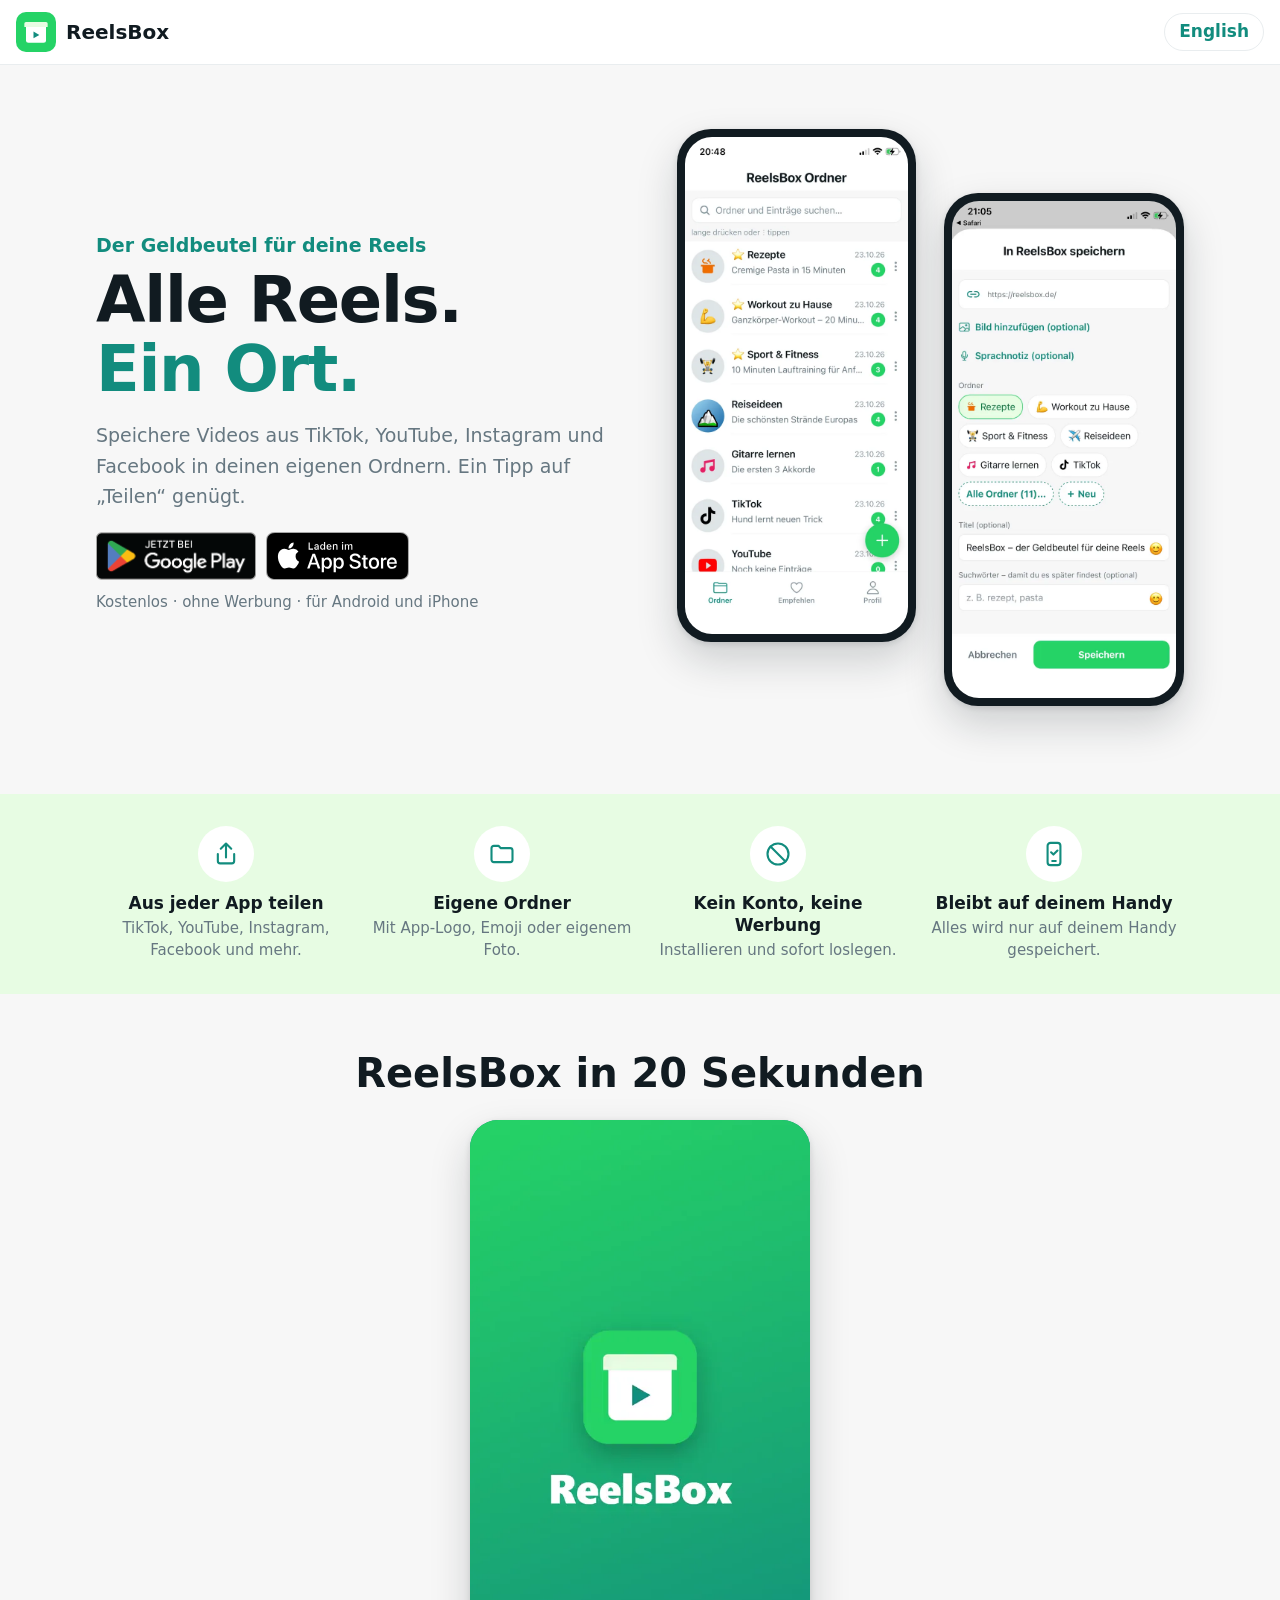
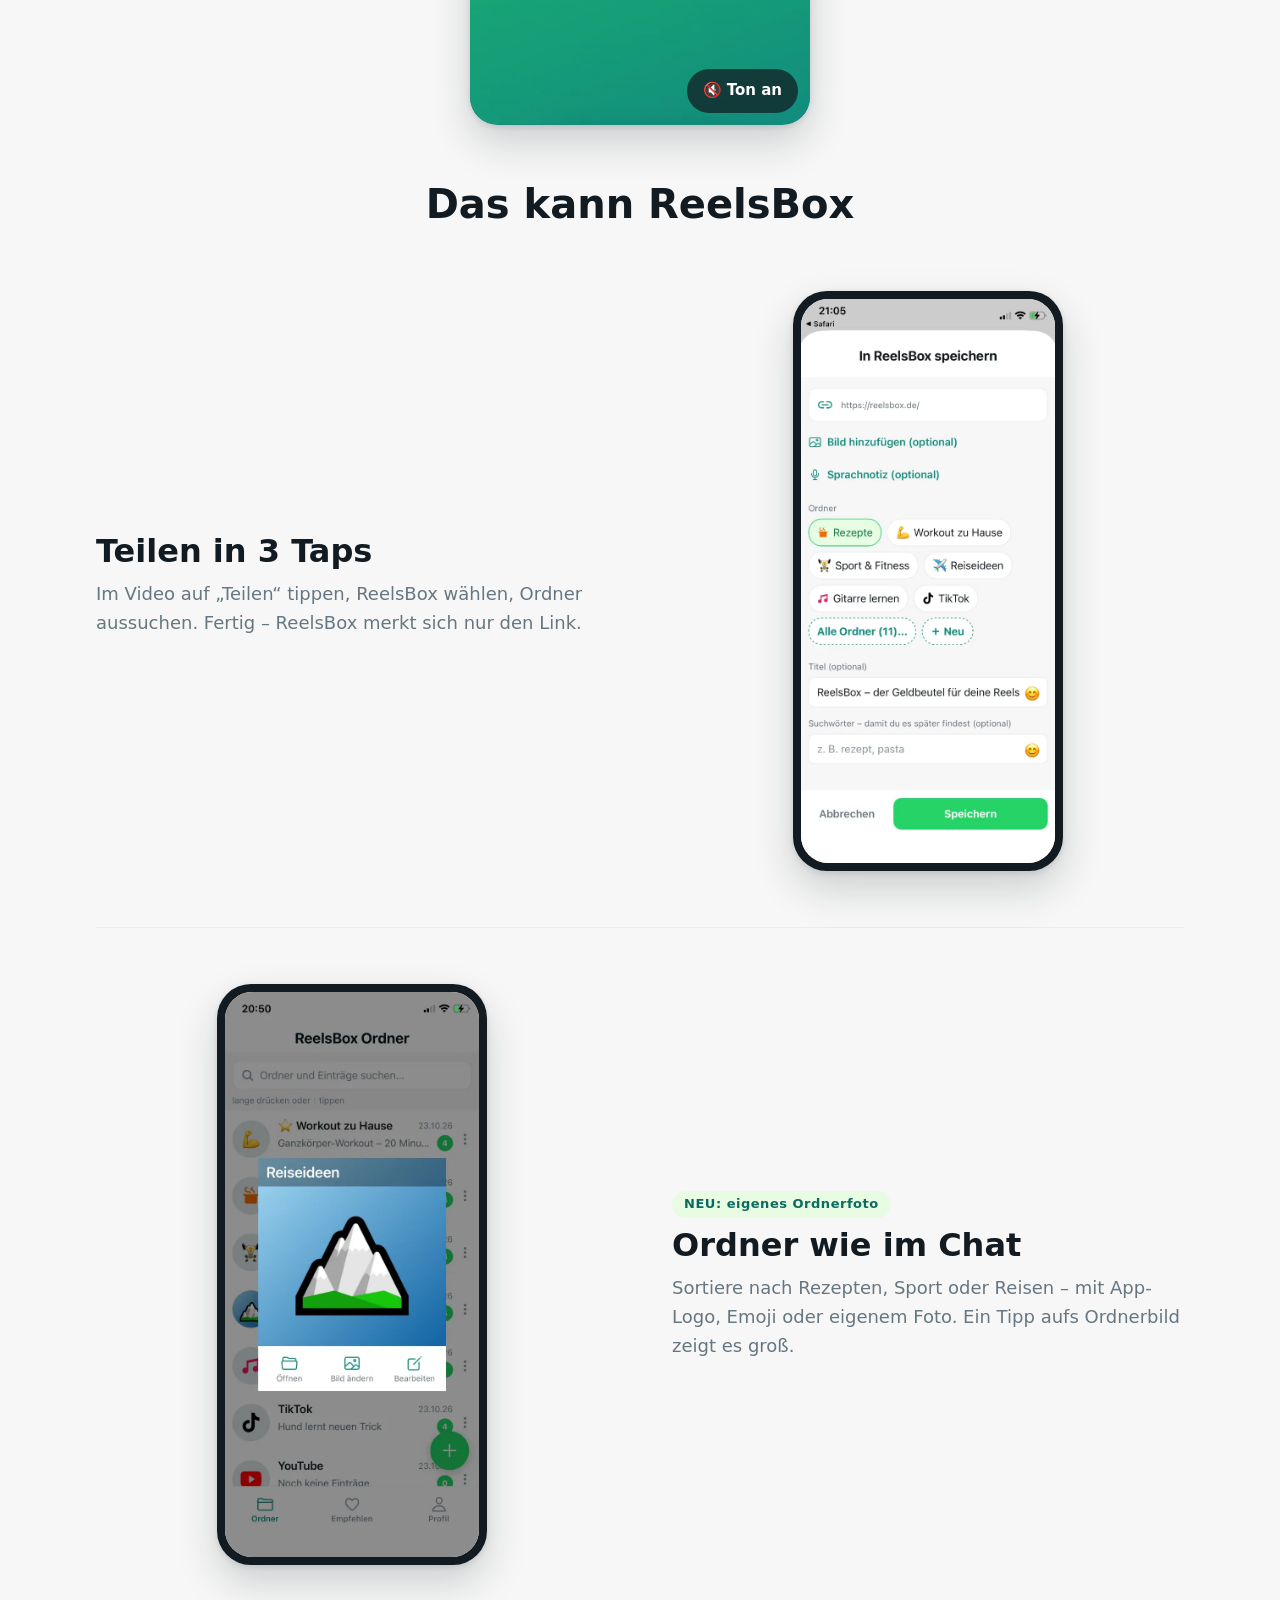
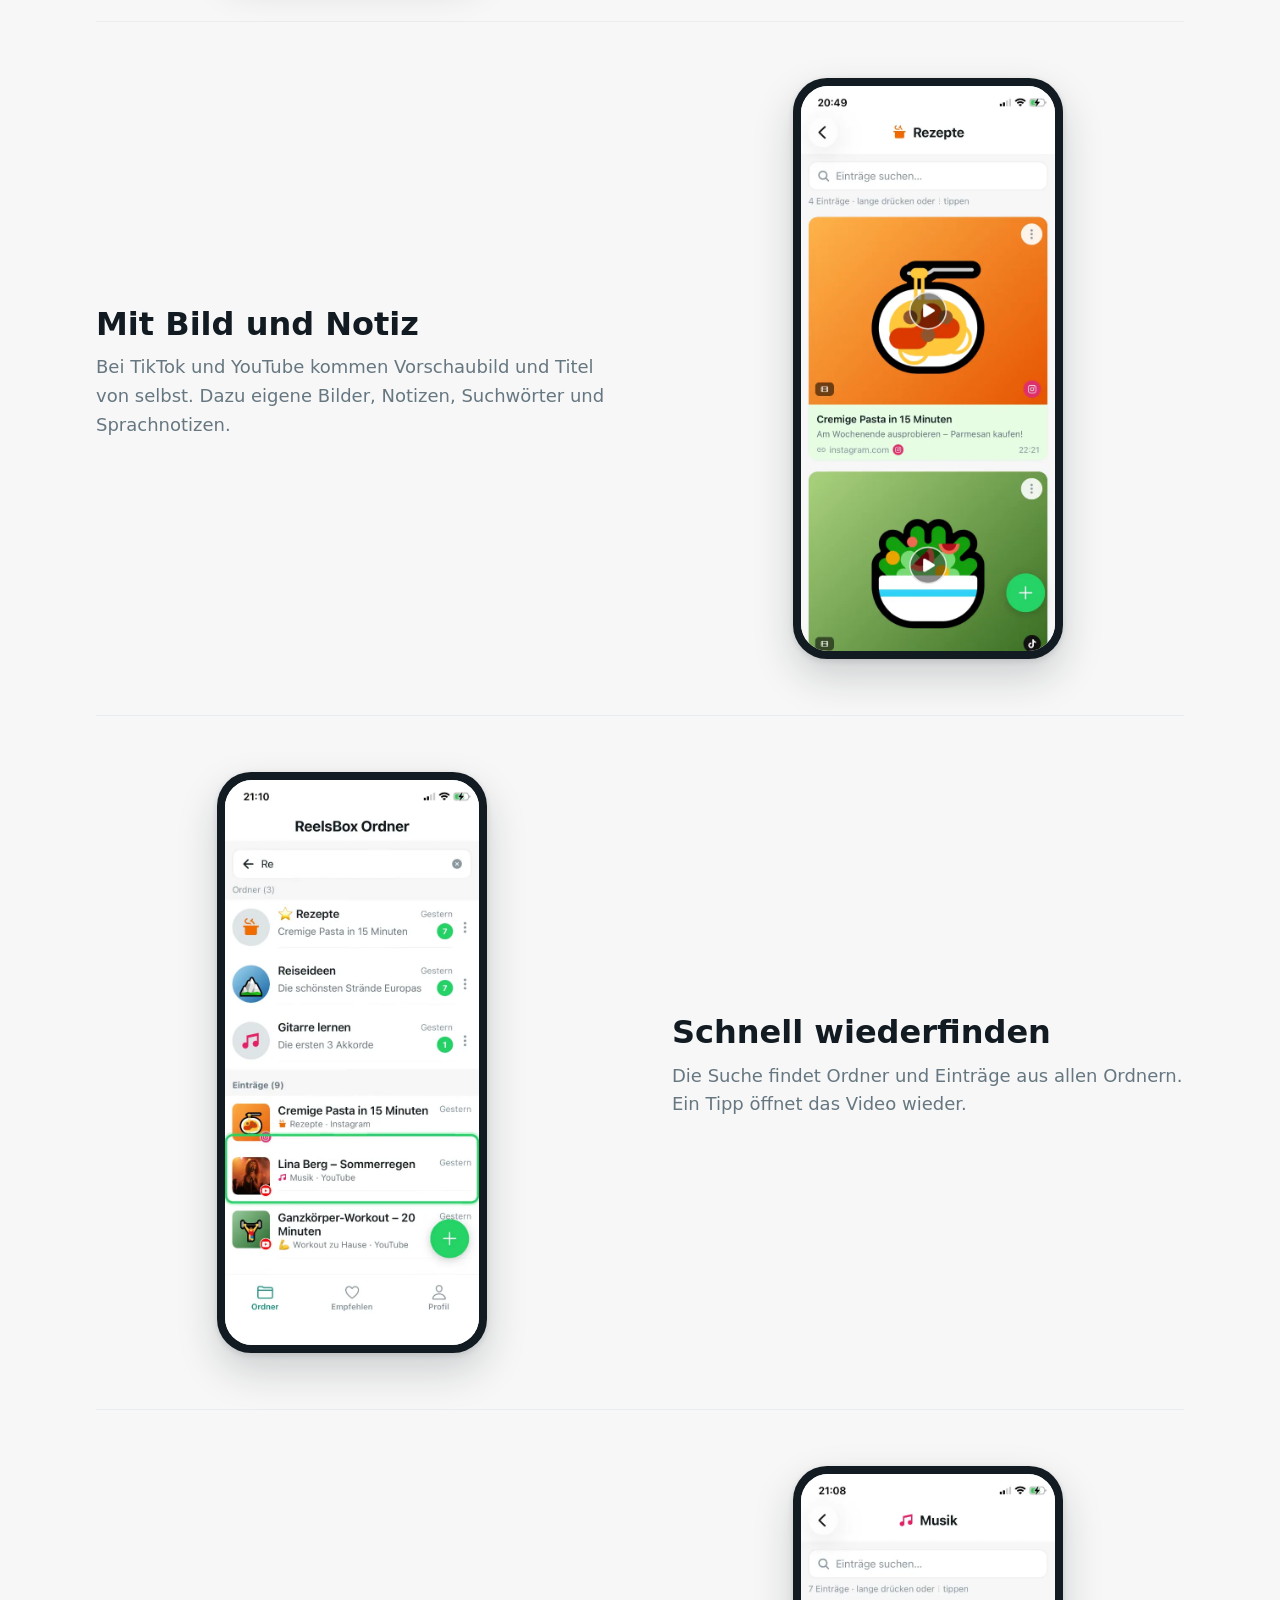
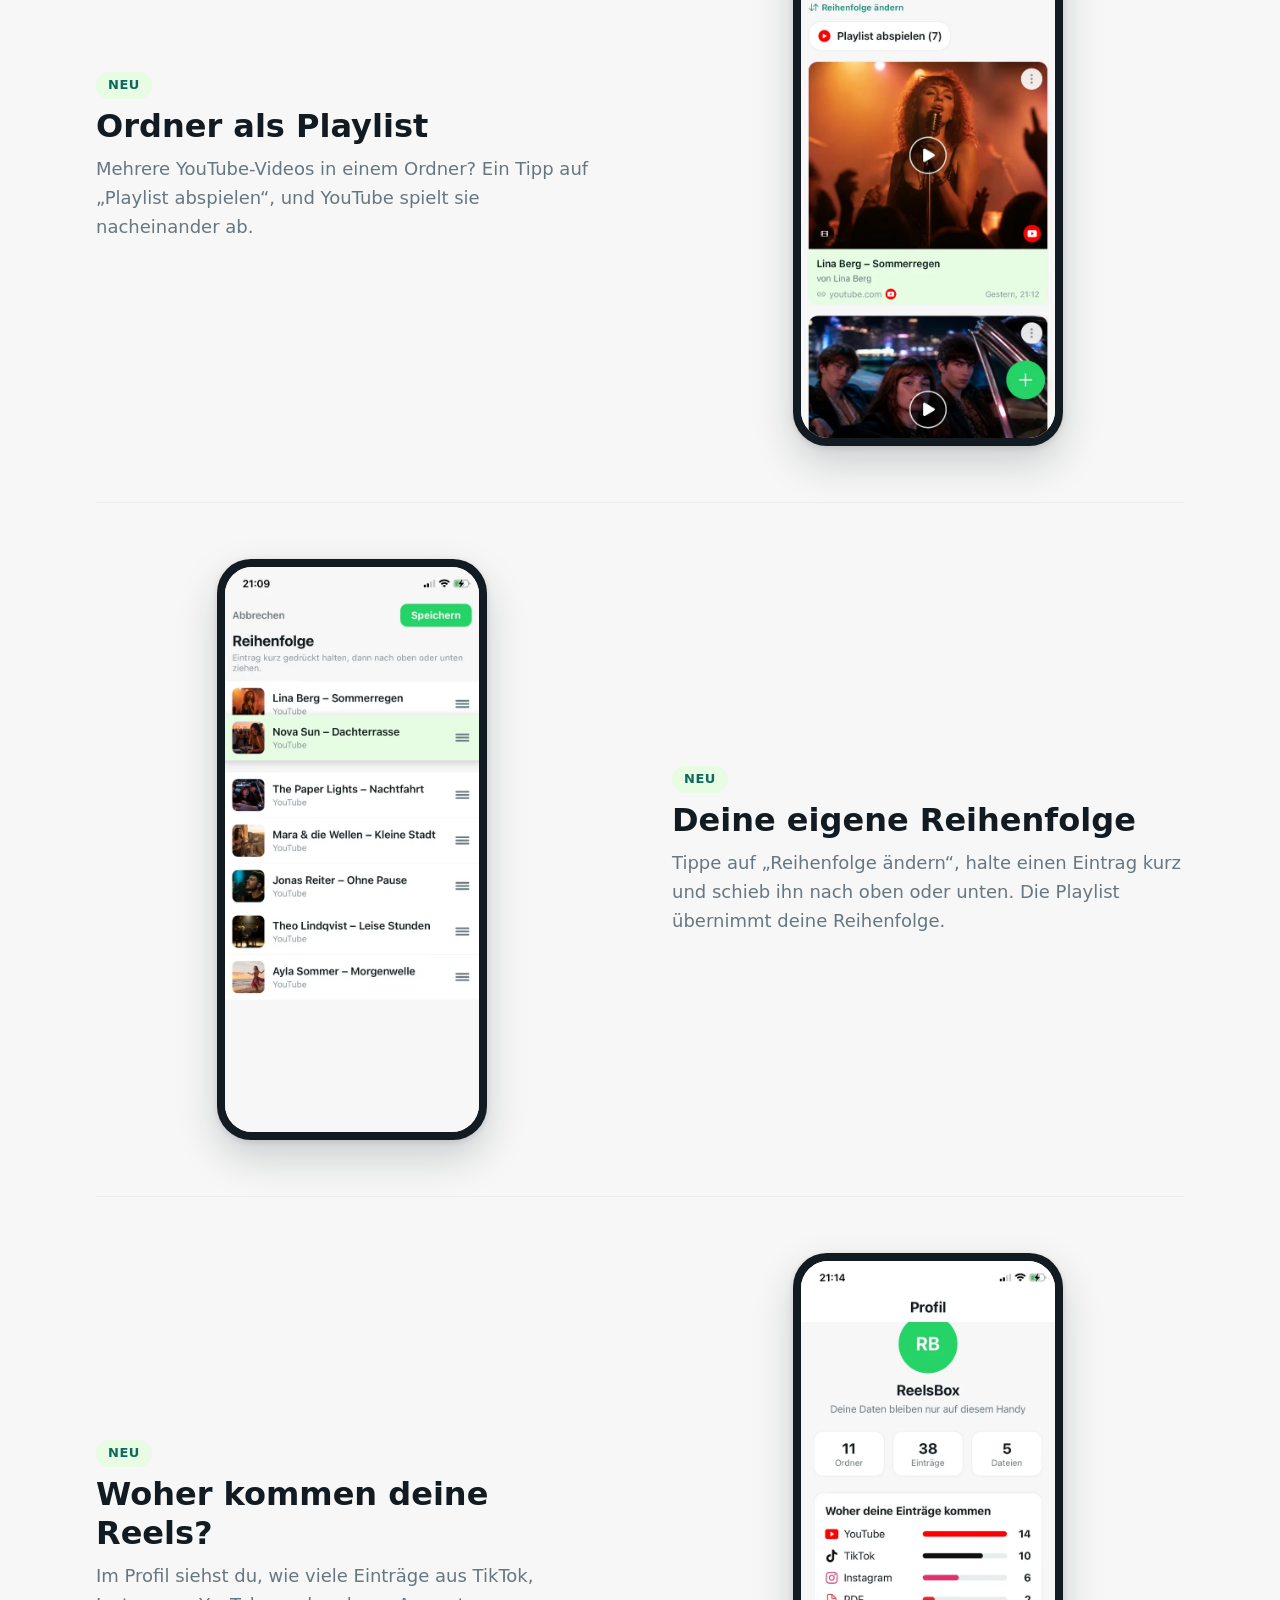
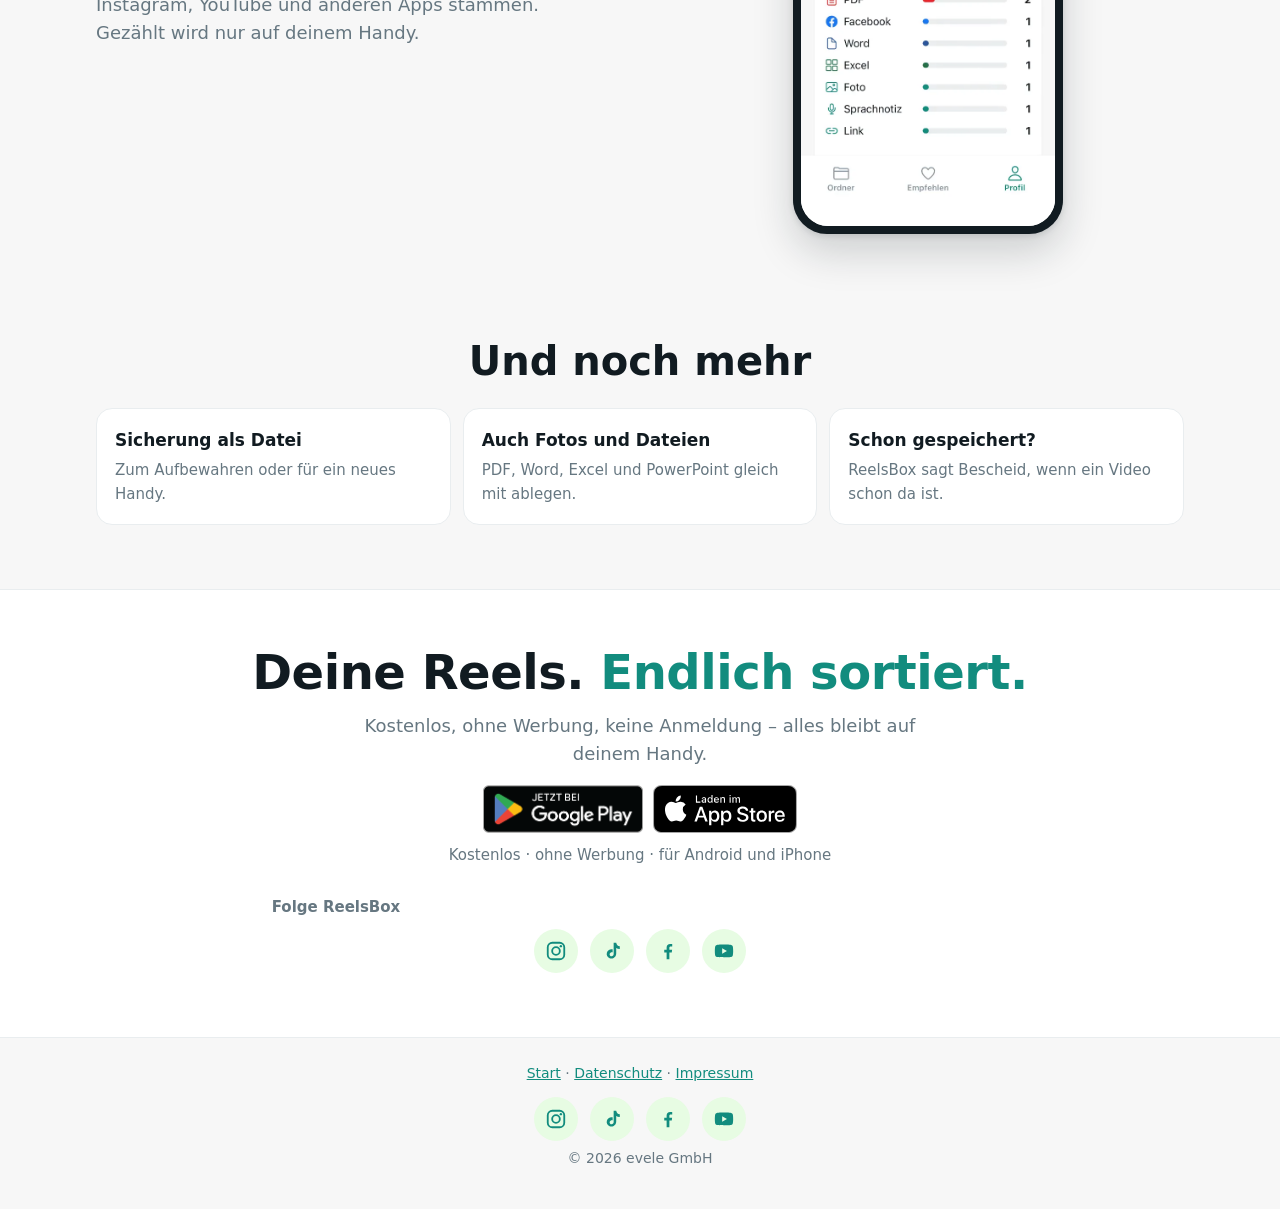
==== index.html @ 6d7b4c0d "reelsbox.de/app: iPhone-Kampagnen-Kennung (pt/ct) für App Store Connect Co-Authored-By: Claude Opus " ====
<!doctype html>
<html lang="de">
<head>
<meta charset="utf-8">
<meta name="viewport" content="width=device-width, initial-scale=1">
<title>ReelsBox – der Geldbeutel für deine Reels</title>
<meta name="description" content="Speichere Videos aus TikTok, YouTube, Instagram und Facebook an einem Ort. Alles bleibt auf deinem Handy.">
<link rel="alternate" hreflang="de" href="https://reelsbox.de/">
<link rel="alternate" hreflang="en" href="https://reelsbox.de/en/">
<link rel="icon" href="/favicon.ico" sizes="48x48">
<link rel="icon" href="/favicon.svg" type="image/svg+xml">
<link rel="icon" href="/icon-192.png" type="image/png" sizes="192x192">
<link rel="apple-touch-icon" href="/apple-touch-icon.png">
<link rel="stylesheet" href="/style.css?v=1794163984029">
</head>
<body>
<header class="top"><a class="brand" href="/"><svg viewBox="0 0 48 48" width="40" height="40" aria-hidden="true"><rect width="48" height="48" rx="12" fill="#25D366"/><path d="M12 18h24v16a3 3 0 0 1-3 3H15a3 3 0 0 1-3-3z" fill="#fff"/><path d="M10 14a2 2 0 0 1 2-2h24a2 2 0 0 1 2 2v4H10z" fill="#E7FCE3"/><path d="M21 23.5v8l7-4z" fill="#128C7E"/></svg><span>ReelsBox</span></a><a class="lang" href="/en/" hreflang="en" lang="en">English</a></header>
<main class="home">

<section class="hero"><div class="wrap hero-grid">
  <div class="hero-text">
    <p class="kicker">Der Geldbeutel für deine Reels</p>
    <h1>Alle Reels. <span class="hl">Ein Ort.</span></h1>
    <p class="lead">Speichere Videos aus TikTok, YouTube, Instagram und Facebook in deinen eigenen Ordnern. Ein Tipp auf „Teilen“ genügt.</p>
    <div class="stores"><a href="https://play.google.com/store/apps/details?id=com.reelsbox.app&amp;hl=de" target="_blank" rel="noopener"><img src="/img/badge-play-de.png" alt="Bei Google Play laden" width="646" height="194"></a><a href="https://apps.apple.com/de/app/id6824975745" target="_blank" rel="noopener"><img src="/img/badge-appstore-de.svg" alt="Im App Store laden" width="120" height="40"></a></div>
    <p class="note">Kostenlos · ohne Werbung · für Android und iPhone</p>
  </div>
  <div class="hero-phones">
    <figure class="phone back"><img src="/img/de-04-teilen.webp" alt="Speichern-Fenster von ReelsBox: Ordner für ein geteiltes Instagram-Reel auswählen" width="600" height="1334" fetchpriority="high"></figure>
    <figure class="phone front"><img src="/img/de-02-ordner.webp" alt="ReelsBox-Startseite mit Ordnern wie Rezepte, Workout zu Hause und Reiseideen" width="600" height="1334" fetchpriority="high"></figure>
  </div>
</div></section>
<section class="band"><div class="wrap band-grid">
  <div class="band-item"><span class="band-icon"><svg viewBox="0 0 24 24" width="28" height="28" fill="none" stroke="currentColor" stroke-width="1.8" stroke-linecap="round" stroke-linejoin="round" aria-hidden="true"><path d="M12 3v12M7.5 7.5 12 3l4.5 4.5"/><path d="M5 12v6a2 2 0 0 0 2 2h10a2 2 0 0 0 2-2v-6"/></svg></span><strong>Aus jeder App teilen</strong><span>TikTok, YouTube, Instagram, Facebook und mehr.</span></div>
  <div class="band-item"><span class="band-icon"><svg viewBox="0 0 24 24" width="28" height="28" fill="none" stroke="currentColor" stroke-width="1.8" stroke-linecap="round" stroke-linejoin="round" aria-hidden="true"><path d="M3 7a2 2 0 0 1 2-2h4l2 2h8a2 2 0 0 1 2 2v8a2 2 0 0 1-2 2H5a2 2 0 0 1-2-2z"/></svg></span><strong>Eigene Ordner</strong><span>Mit App-Logo, Emoji oder eigenem Foto.</span></div>
  <div class="band-item"><span class="band-icon"><svg viewBox="0 0 24 24" width="28" height="28" fill="none" stroke="currentColor" stroke-width="1.8" stroke-linecap="round" stroke-linejoin="round" aria-hidden="true"><circle cx="12" cy="12" r="9"/><path d="M5.6 5.6l12.8 12.8"/></svg></span><strong>Kein Konto, keine Werbung</strong><span>Installieren und sofort loslegen.</span></div>
  <div class="band-item"><span class="band-icon"><svg viewBox="0 0 24 24" width="28" height="28" fill="none" stroke="currentColor" stroke-width="1.8" stroke-linecap="round" stroke-linejoin="round" aria-hidden="true"><rect x="6.5" y="2.5" width="11" height="19" rx="2.5"/><path d="M10.5 18h3"/><path d="M9.5 10.5l2 2 3.5-3.5"/></svg></span><strong>Bleibt auf deinem Handy</strong><span>Alles wird nur auf deinem Handy gespeichert.</span></div>
</div></section>
<section class="intro"><div class="wrap">
  <h2 class="section-title">ReelsBox in 20 Sekunden</h2>
  <figure class="intro-video">
    <video muted loop playsinline preload="none" poster="/img/erklaer-de.webp" data-src="/video/erklaer-de.mp4" width="540" height="960" aria-label="Erklärvideo: Songs sammeln und ordnen, Reels aus Instagram, TikTok, YouTube und Facebook speichern, suchen"></video>
    <button type="button" class="sound" data-on="Ton an" data-off="Ton aus" aria-pressed="false">🔇 Ton an</button>
  </figure>
</div></section>
<section class="features"><div class="wrap">
  <h2 class="section-title">Das kann ReelsBox</h2>
  <div class="feature">
    <div class="feature-text"><h3>Teilen in 3 Taps</h3><p>Im Video auf „Teilen“ tippen, ReelsBox wählen, Ordner aussuchen. Fertig – ReelsBox merkt sich nur den Link.</p></div>
    <div class="feature-media"><figure class="phone"><video muted loop playsinline preload="none" poster="/img/de-04-teilen.webp" data-src="/video/de-teilen.mp4" width="600" height="1334" aria-label="Speichern-Fenster mit Ordner-Auswahl, Bild und Sprachnotiz"></video></figure></div>
  </div>
  <div class="feature">
    <div class="feature-text"><span class="badge">NEU: eigenes Ordnerfoto</span><h3>Ordner wie im Chat</h3><p>Sortiere nach Rezepten, Sport oder Reisen – mit App-Logo, Emoji oder eigenem Foto. Ein Tipp aufs Ordnerbild zeigt es groß.</p></div>
    <div class="feature-media"><figure class="phone"><video muted loop playsinline preload="none" poster="/img/de-07-ordnerfoto.webp" data-src="/video/de-ordner.mp4" width="600" height="1334" aria-label="Große Vorschau des Ordnerfotos „Reiseideen“ mit den Knöpfen Öffnen, Bild ändern, Bearbeiten"></video></figure></div>
  </div>
  <div class="feature">
    <div class="feature-text"><h3>Mit Bild und Notiz</h3><p>Bei TikTok und YouTube kommen Vorschaubild und Titel von selbst. Dazu eigene Bilder, Notizen, Suchwörter und Sprachnotizen.</p></div>
    <div class="feature-media"><figure class="phone"><video muted loop playsinline preload="none" poster="/img/de-03-rezepte.webp" data-src="/video/de-rezepte.mp4" width="600" height="1334" aria-label="Ordner „Rezepte“ mit großen Karten, Vorschaubild und Notiz"></video></figure></div>
  </div>
  <div class="feature">
    <div class="feature-text"><h3>Schnell wiederfinden</h3><p>Die Suche findet Ordner und Einträge aus allen Ordnern. Ein Tipp öffnet das Video wieder.</p></div>
    <div class="feature-media"><figure class="phone"><video muted loop playsinline preload="none" poster="/img/de-05-suche.webp" data-src="/video/de-suche.mp4" width="600" height="1334" aria-label="Suche nach „Re“: Ordner und Einträge mit Vorschaubild aus allen Ordnern"></video></figure></div>
  </div>
  <div class="feature">
    <div class="feature-text"><span class="badge">NEU</span><h3>Ordner als Playlist</h3><p>Mehrere YouTube-Videos in einem Ordner? Ein Tipp auf „Playlist abspielen“, und YouTube spielt sie nacheinander ab.</p></div>
    <div class="feature-media"><figure class="phone"><video muted loop playsinline preload="none" poster="/img/de-06-playlist.webp" data-src="/video/de-playlist.mp4" width="600" height="1334" aria-label="Ordner „Musik“ mit dem Knopf „Playlist abspielen (7)“"></video></figure></div>
  </div>
  <div class="feature">
    <div class="feature-text"><span class="badge">NEU</span><h3>Deine eigene Reihenfolge</h3><p>Tippe auf „Reihenfolge ändern“, halte einen Eintrag kurz und schieb ihn nach oben oder unten. Die Playlist übernimmt deine Reihenfolge.</p></div>
    <div class="feature-media"><figure class="phone"><video muted loop playsinline preload="none" poster="/img/de-09-reihenfolge.webp" data-src="/video/de-reihenfolge.mp4" width="600" height="1334" aria-label="Reihenfolge ändern: Das Lied „Nova Sun – Dachterrasse“ wird nach oben geschoben"></video></figure></div>
  </div>
  <div class="feature">
    <div class="feature-text"><span class="badge">NEU</span><h3>Woher kommen deine Reels?</h3><p>Im Profil siehst du, wie viele Einträge aus TikTok, Instagram, YouTube und anderen Apps stammen. Gezählt wird nur auf deinem Handy.</p></div>
    <div class="feature-media"><figure class="phone"><video muted loop playsinline preload="none" poster="/img/de-08-statistik.webp" data-src="/video/de-statistik.mp4" width="600" height="1334" aria-label="Profil mit der Karte „Woher deine Einträge kommen“: Balken für YouTube, TikTok, Instagram, PDF und weitere Quellen"></video></figure></div>
  </div>
</div></section>
<section class="more"><div class="wrap">
  <h2 class="section-title">Und noch mehr</h2>
  <div class="more-grid">
    <div><strong>Sicherung als Datei</strong><span>Zum Aufbewahren oder für ein neues Handy.</span></div>
    <div><strong>Auch Fotos und Dateien</strong><span>PDF, Word, Excel und PowerPoint gleich mit ablegen.</span></div>
    <div><strong>Schon gespeichert?</strong><span>ReelsBox sagt Bescheid, wenn ein Video schon da ist.</span></div>
  </div>
</div></section>
<section class="cta"><div class="wrap">
  <h2>Deine Reels. <span class="hl">Endlich sortiert.</span></h2>
  <p>Kostenlos, ohne Werbung, keine Anmeldung – alles bleibt auf deinem Handy.</p>
  <div class="stores"><a href="https://play.google.com/store/apps/details?id=com.reelsbox.app&amp;hl=de" target="_blank" rel="noopener"><img src="/img/badge-play-de.png" alt="Bei Google Play laden" width="646" height="194"></a><a href="https://apps.apple.com/de/app/id6824975745" target="_blank" rel="noopener"><img src="/img/badge-appstore-de.svg" alt="Im App Store laden" width="120" height="40"></a></div>
  <p class="note">Kostenlos · ohne Werbung · für Android und iPhone</p>
  <p class="follow">Folge ReelsBox</p>
  <div class="social"><a href="https://www.instagram.com/reelsboxapp/" target="_blank" rel="noopener" aria-label="Instagram" title="Instagram"><svg viewBox="0 0 24 24" width="22" height="22" aria-hidden="true"><rect x="3" y="3" width="18" height="18" rx="5" fill="none" stroke="currentColor" stroke-width="2"/><circle cx="12" cy="12" r="4.2" fill="none" stroke="currentColor" stroke-width="2"/><circle cx="17.3" cy="6.7" r="1.3" fill="currentColor"/></svg></a><a href="https://www.tiktok.com/@reelsboxapp" target="_blank" rel="noopener" aria-label="TikTok" title="TikTok"><svg viewBox="0 0 24 24" width="22" height="22" aria-hidden="true"><path fill="currentColor" d="M16.6 3c.3 2.2 1.6 3.6 3.9 3.8v3.1c-1.4.1-2.6-.3-3.9-1.1v5.9c0 4-3.8 6.4-7.2 5.1-2.4-.9-3.7-3.5-3-6 .8-2.8 3.6-4.3 6.3-3.6v3.2c-1.3-.5-2.8.2-3.2 1.5-.4 1.4.6 2.9 2.1 2.9 1.3 0 2.2-1 2.2-2.4V3z"/></svg></a><a href="https://www.facebook.com/1409324085595600" target="_blank" rel="noopener" aria-label="Facebook" title="Facebook"><svg viewBox="0 0 24 24" width="22" height="22" aria-hidden="true"><path fill="currentColor" d="M13.5 21v-7.5h2.6l.4-3h-3V8.6c0-.9.3-1.5 1.5-1.5h1.6V4.4c-.3 0-1.2-.1-2.3-.1-2.3 0-3.8 1.4-3.8 3.9v2.3H7.9v3h2.6V21z"/></svg></a><a href="https://www.youtube.com/@reelsbox_app" target="_blank" rel="noopener" aria-label="YouTube" title="YouTube"><svg viewBox="0 0 24 24" width="22" height="22" aria-hidden="true"><path fill="currentColor" d="M21.6 7.2a2.5 2.5 0 0 0-1.8-1.8C18.2 5 12 5 12 5s-6.2 0-7.8.4A2.5 2.5 0 0 0 2.4 7.2C2 8.8 2 12 2 12s0 3.2.4 4.8a2.5 2.5 0 0 0 1.8 1.8C5.8 19 12 19 12 19s6.2 0 7.8-.4a2.5 2.5 0 0 0 1.8-1.8c.4-1.6.4-4.8.4-4.8s0-3.2-.4-4.8zM10 15V9l5.2 3z"/></svg></a></div>
</div></section>
<script>
(function(){var v=document.querySelectorAll('video[data-src]');if(!v.length)return;
var calm=window.matchMedia&&matchMedia('(prefers-reduced-motion: reduce)').matches;
function load(el){if(!el.src){el.src=el.getAttribute('data-src');}if(!calm){el.play().catch(function(){});}}
if(!('IntersectionObserver' in window)){v.forEach(load);return;}
var io=new IntersectionObserver(function(es){es.forEach(function(e){if(e.isIntersecting){load(e.target);}else if(e.target.src){e.target.pause();}});},{rootMargin:'200px'});
v.forEach(function(el){io.observe(el);});})();
(function(){var b=document.querySelector('.sound');if(!b)return;var v=b.parentNode.querySelector('video');
b.addEventListener('click',function(){if(!v.src){v.src=v.getAttribute('data-src');}var on=v.muted;v.muted=!on;
if(on){v.currentTime=0;}v.play().catch(function(){});b.setAttribute('aria-pressed',on?'true':'false');
b.textContent=(on?'🔊 ':'🔇 ')+(on?b.getAttribute('data-off'):b.getAttribute('data-on'));});})();
</script>
</main>
<footer>
<a href="/">Start</a> · <a href="/datenschutz/">Datenschutz</a> · <a href="/impressum/">Impressum</a>
<div class="social"><a href="https://www.instagram.com/reelsboxapp/" target="_blank" rel="noopener" aria-label="Instagram" title="Instagram"><svg viewBox="0 0 24 24" width="22" height="22" aria-hidden="true"><rect x="3" y="3" width="18" height="18" rx="5" fill="none" stroke="currentColor" stroke-width="2"/><circle cx="12" cy="12" r="4.2" fill="none" stroke="currentColor" stroke-width="2"/><circle cx="17.3" cy="6.7" r="1.3" fill="currentColor"/></svg></a><a href="https://www.tiktok.com/@reelsboxapp" target="_blank" rel="noopener" aria-label="TikTok" title="TikTok"><svg viewBox="0 0 24 24" width="22" height="22" aria-hidden="true"><path fill="currentColor" d="M16.6 3c.3 2.2 1.6 3.6 3.9 3.8v3.1c-1.4.1-2.6-.3-3.9-1.1v5.9c0 4-3.8 6.4-7.2 5.1-2.4-.9-3.7-3.5-3-6 .8-2.8 3.6-4.3 6.3-3.6v3.2c-1.3-.5-2.8.2-3.2 1.5-.4 1.4.6 2.9 2.1 2.9 1.3 0 2.2-1 2.2-2.4V3z"/></svg></a><a href="https://www.facebook.com/1409324085595600" target="_blank" rel="noopener" aria-label="Facebook" title="Facebook"><svg viewBox="0 0 24 24" width="22" height="22" aria-hidden="true"><path fill="currentColor" d="M13.5 21v-7.5h2.6l.4-3h-3V8.6c0-.9.3-1.5 1.5-1.5h1.6V4.4c-.3 0-1.2-.1-2.3-.1-2.3 0-3.8 1.4-3.8 3.9v2.3H7.9v3h2.6V21z"/></svg></a><a href="https://www.youtube.com/@reelsbox_app" target="_blank" rel="noopener" aria-label="YouTube" title="YouTube"><svg viewBox="0 0 24 24" width="22" height="22" aria-hidden="true"><path fill="currentColor" d="M21.6 7.2a2.5 2.5 0 0 0-1.8-1.8C18.2 5 12 5 12 5s-6.2 0-7.8.4A2.5 2.5 0 0 0 2.4 7.2C2 8.8 2 12 2 12s0 3.2.4 4.8a2.5 2.5 0 0 0 1.8 1.8C5.8 19 12 19 12 19s6.2 0 7.8-.4a2.5 2.5 0 0 0 1.8-1.8c.4-1.6.4-4.8.4-4.8s0-3.2-.4-4.8zM10 15V9l5.2 3z"/></svg></a></div>
<div class="small">© 2026 evele GmbH</div>
</footer>
</body>
</html>
---- style.css ----
:root{--bg:#F7F7F7;--surface:#fff;--text:#111B21;--muted:#667781;--accent:#25D366;--accent-dark:#128C7E;--chip:#E7FCE3;--border:#E9EDEF;--hl:#128C7E;--badge:#0B6B5F;--bezel:#111B21;--phone-shadow:0 18px 40px rgba(17,27,33,.18),0 2px 6px rgba(17,27,33,.12)}
@media (prefers-color-scheme:dark){:root{--bg:#0B141A;--surface:#111B21;--text:#E9EDEF;--muted:#8696A0;--chip:#103529;--border:#22313A;--hl:#25D366;--badge:#25D366;--bezel:#2A3942;--phone-shadow:0 18px 40px rgba(0,0,0,.5)}}
*{box-sizing:border-box}
body{margin:0;background:var(--bg);color:var(--text);font:17px/1.6 system-ui,-apple-system,"Segoe UI",Roboto,sans-serif}
a{color:var(--accent-dark)}
@media (prefers-color-scheme:dark){a{color:var(--accent)}}
.top{background:var(--surface);border-bottom:1px solid var(--border);padding:12px 16px}
.top{display:flex;align-items:center;justify-content:space-between}
.lang{font-weight:600;text-decoration:none;border:1px solid var(--border);border-radius:999px;padding:4px 14px}
.brand{display:inline-flex;align-items:center;gap:10px;text-decoration:none;color:var(--text);font-weight:700;font-size:20px}
main{max-width:760px;margin:0 auto;padding:24px 16px 48px}
h1{font-size:30px;line-height:1.25;margin:24px 0 12px}
h2{font-size:21px;margin:32px 0 8px}
hr{border:0;border-top:1px solid var(--border);margin:48px 0}
ul{padding-left:22px}
li{margin:4px 0}
p{overflow-wrap:anywhere}
.stores{display:flex;flex-wrap:wrap;gap:10px;margin-top:8px}
.stores a{display:block}
.stores img{display:block;height:48px;width:auto}
.cta .stores{justify-content:center}
.stores a:focus-visible,.lang:focus-visible{outline:3px solid var(--accent);outline-offset:3px}
.note{color:var(--muted);font-size:15px;margin:10px 0 0}
main.home{max-width:none;padding:0}
.wrap{max-width:1120px;margin:0 auto;padding:0 16px}
.hl{color:var(--hl);white-space:nowrap}
.hero{padding:28px 0 44px;overflow:hidden}
.hero-grid{display:grid;gap:36px;align-items:center}
.kicker{color:var(--hl);font-weight:700;font-size:19px;margin:0 0 6px}
.hero h1{font-size:clamp(38px,6.2vw,64px);line-height:1.08;letter-spacing:-.02em;margin:0 0 16px}
.lead{font-size:19px;color:var(--muted);margin:0 0 20px;max-width:34em}
.hero-phones{display:flex;align-items:flex-start;justify-content:center;gap:clamp(14px,3vw,28px);padding-bottom:8px}
.hero-phones .phone{flex:0 1 250px}
.hero-phones .front{order:1}
.hero-phones .back{order:2;margin-top:clamp(36px,6vw,64px)}
.phone{margin:0;padding:clamp(5px,1.2vw,8px);border-radius:clamp(22px,4vw,34px);background:var(--bezel);box-shadow:var(--phone-shadow)}
.phone img,.phone video{display:block;width:100%;height:auto;border-radius:clamp(17px,3.2vw,27px);background:var(--surface)}
.band{background:var(--chip);padding:32px 0}
.band-grid{display:grid;grid-template-columns:repeat(2,1fr);gap:24px 16px}
.band-item{display:flex;flex-direction:column;align-items:center;text-align:center;gap:4px}
.band-item strong{font-size:17px;line-height:1.3}
.band-item span:last-child{color:var(--muted);font-size:15px;line-height:1.45}
.band-icon{display:inline-flex;align-items:center;justify-content:center;width:56px;height:56px;border-radius:50%;background:var(--surface);color:var(--hl);margin-bottom:6px}
.section-title{font-size:clamp(28px,4vw,40px);line-height:1.15;text-align:center;margin:0 0 8px}
.intro{padding:56px 0 0}
.intro-video{position:relative;width:min(100%,340px);margin:24px auto 0}
.intro-video video{display:block;width:100%;height:auto;border-radius:28px;background:var(--accent-dark);box-shadow:var(--phone-shadow)}
.sound{position:absolute;right:12px;bottom:12px;border:0;border-radius:999px;padding:10px 16px;min-height:44px;font:600 15px/1 system-ui,-apple-system,"Segoe UI",Roboto,sans-serif;background:rgba(17,27,33,.72);color:#fff;cursor:pointer}
.sound:focus-visible{outline:3px solid var(--accent);outline-offset:3px}
.features{padding:56px 0 24px}
.feature{display:grid;gap:24px;align-items:center;padding:40px 0}
.feature+.feature{border-top:1px solid var(--border)}
.feature-text h3{font-size:clamp(24px,3vw,32px);line-height:1.2;margin:8px 0 10px}
.feature-text p{font-size:18px;color:var(--muted);margin:0;max-width:30em}
.feature-media .phone{width:62%;max-width:270px;margin:0 auto}
.badge{display:inline-block;background:var(--chip);color:var(--badge);font-size:13px;font-weight:700;letter-spacing:.04em;border-radius:999px;padding:3px 12px}
.more{padding:24px 0 64px}
.more-grid{display:grid;gap:12px;margin-top:24px}
.more-grid div{background:var(--surface);border:1px solid var(--border);border-radius:16px;padding:18px;display:flex;flex-direction:column;gap:4px}
.more-grid span{color:var(--muted);font-size:15px}
.cta{background:var(--surface);border-top:1px solid var(--border);padding:56px 0 64px;text-align:center}
.cta h2{font-size:clamp(30px,5vw,48px);line-height:1.12;letter-spacing:-.01em;margin:0 0 12px}
.cta p{color:var(--muted);font-size:18px;margin:0 auto 16px;max-width:32em}
.cta .note{margin-top:10px;font-size:15px}
@media (min-width:640px){.more-grid{grid-template-columns:repeat(3,1fr)}}
@media (min-width:860px){
.hero{padding:64px 0 80px}
.hero-grid{grid-template-columns:1.05fr 1fr;gap:48px}
.band-grid{grid-template-columns:repeat(4,1fr)}
.feature{grid-template-columns:1fr 1fr;gap:64px;padding:56px 0}
.feature:nth-of-type(even) .feature-text{order:2}
.feature-media .phone{width:100%}
}
footer{text-align:center;color:var(--muted);font-size:14px;padding:24px 16px 40px;border-top:1px solid var(--border)}
footer .small{margin-top:6px}
footer .social{margin-top:12px}
.social{display:flex;justify-content:center;gap:12px}
.social a{display:inline-flex;align-items:center;justify-content:center;width:44px;height:44px;border-radius:50%;background:var(--chip);color:var(--hl);text-decoration:none}
.social a:hover{background:var(--accent);color:#fff}
.cta .follow{margin:28px 0 10px;font-size:15px;font-weight:600;color:var(--muted)}
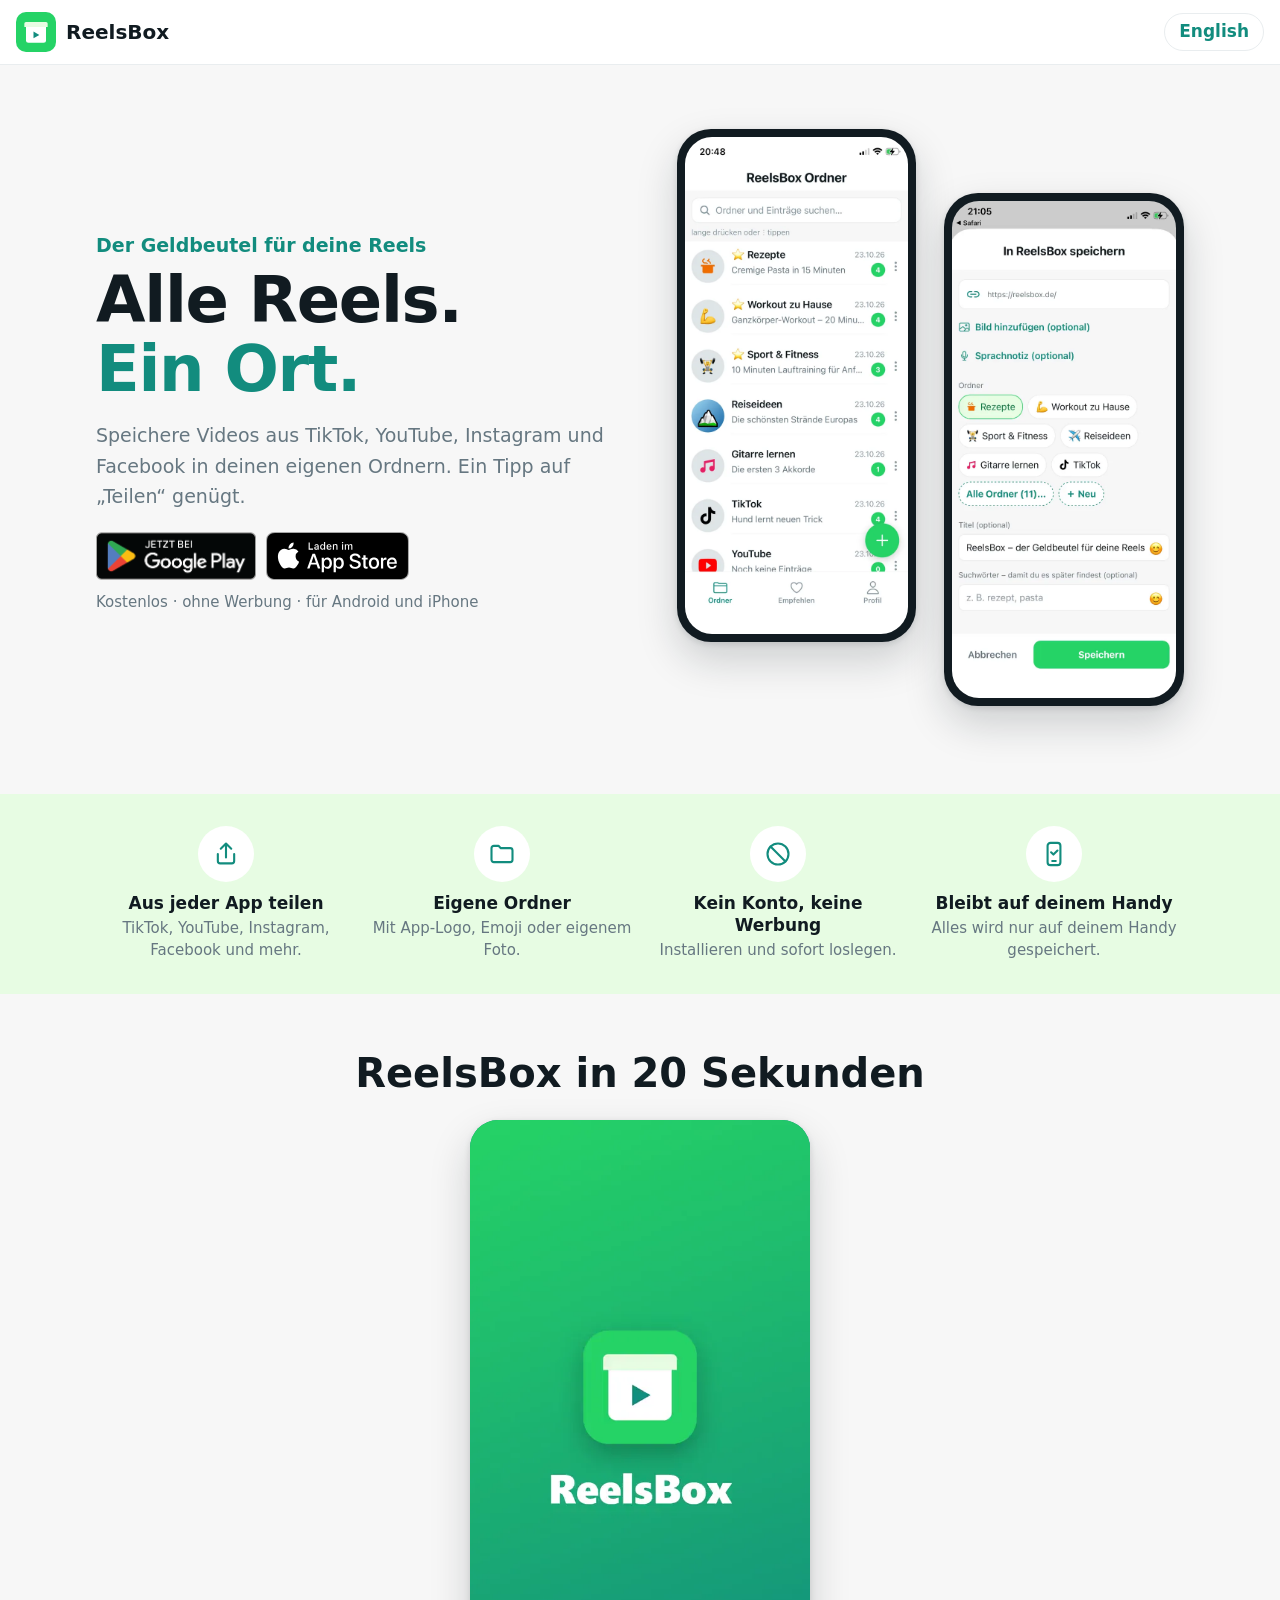
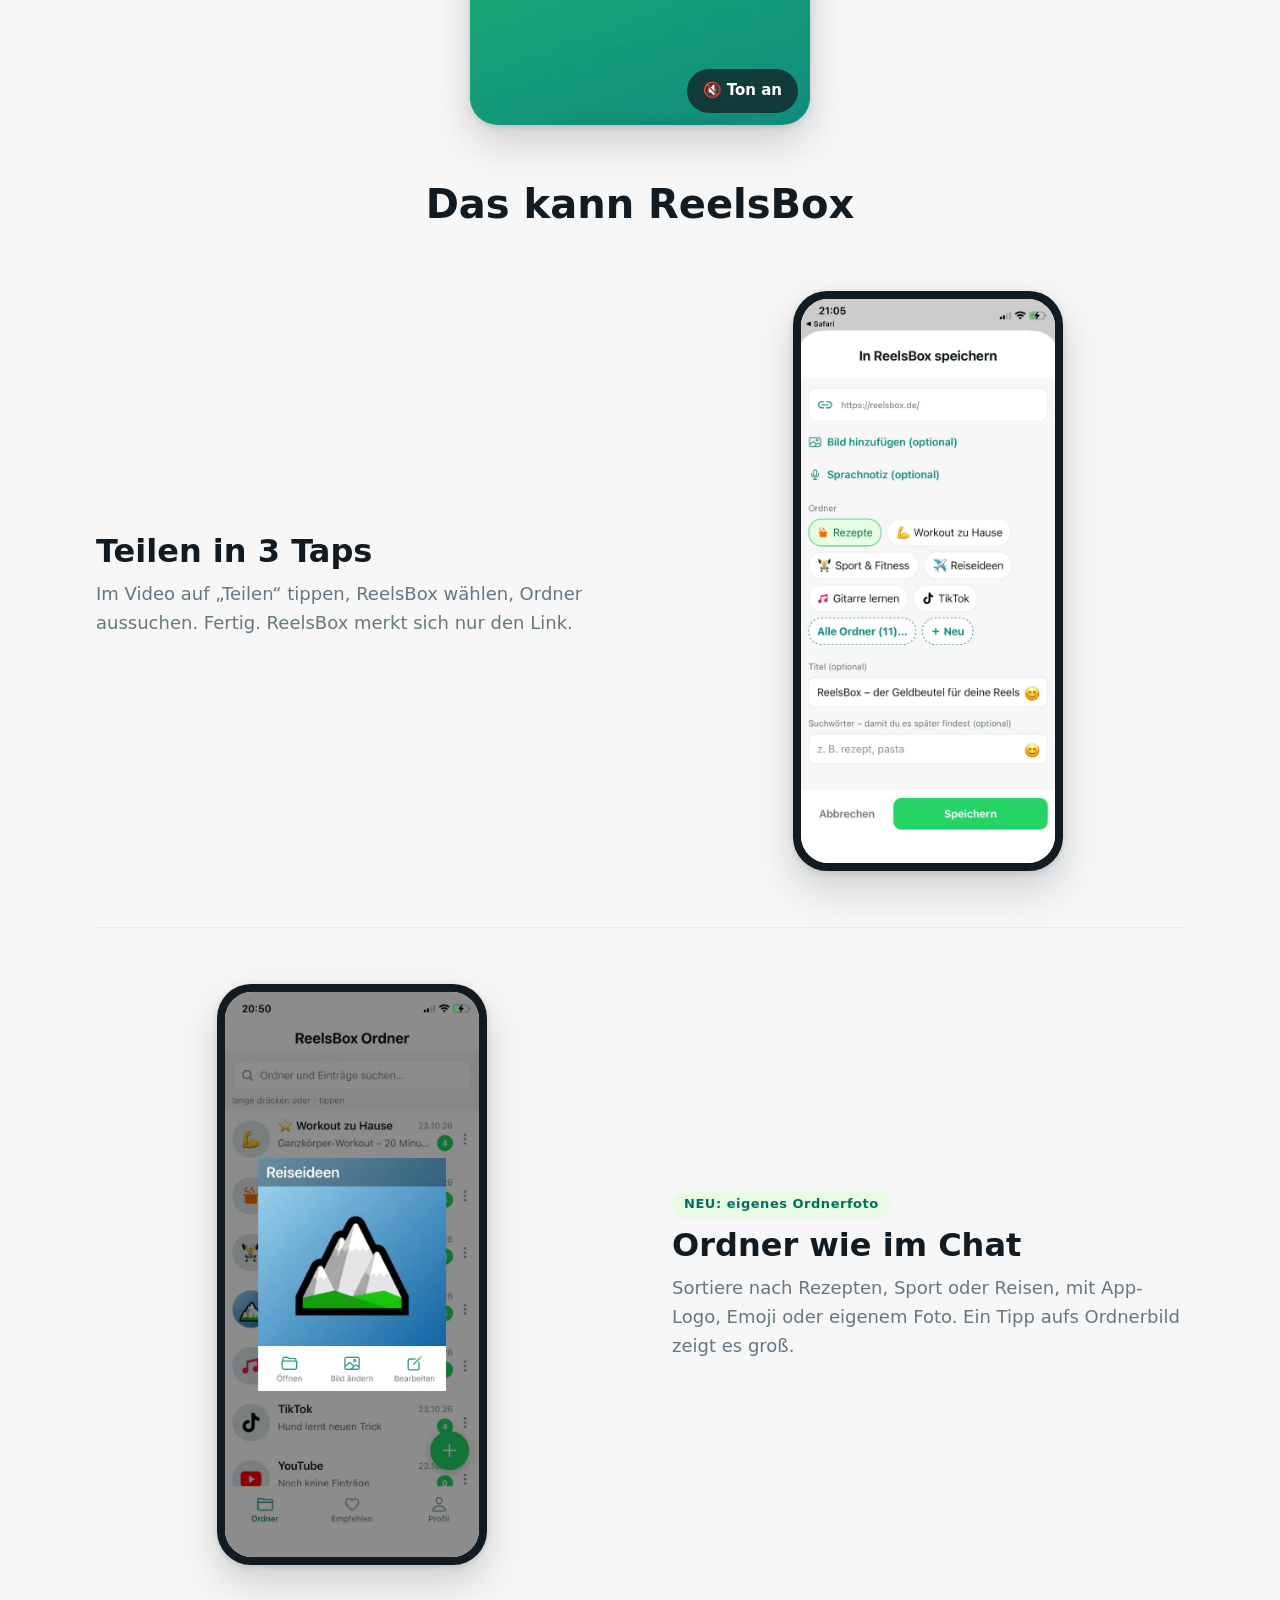
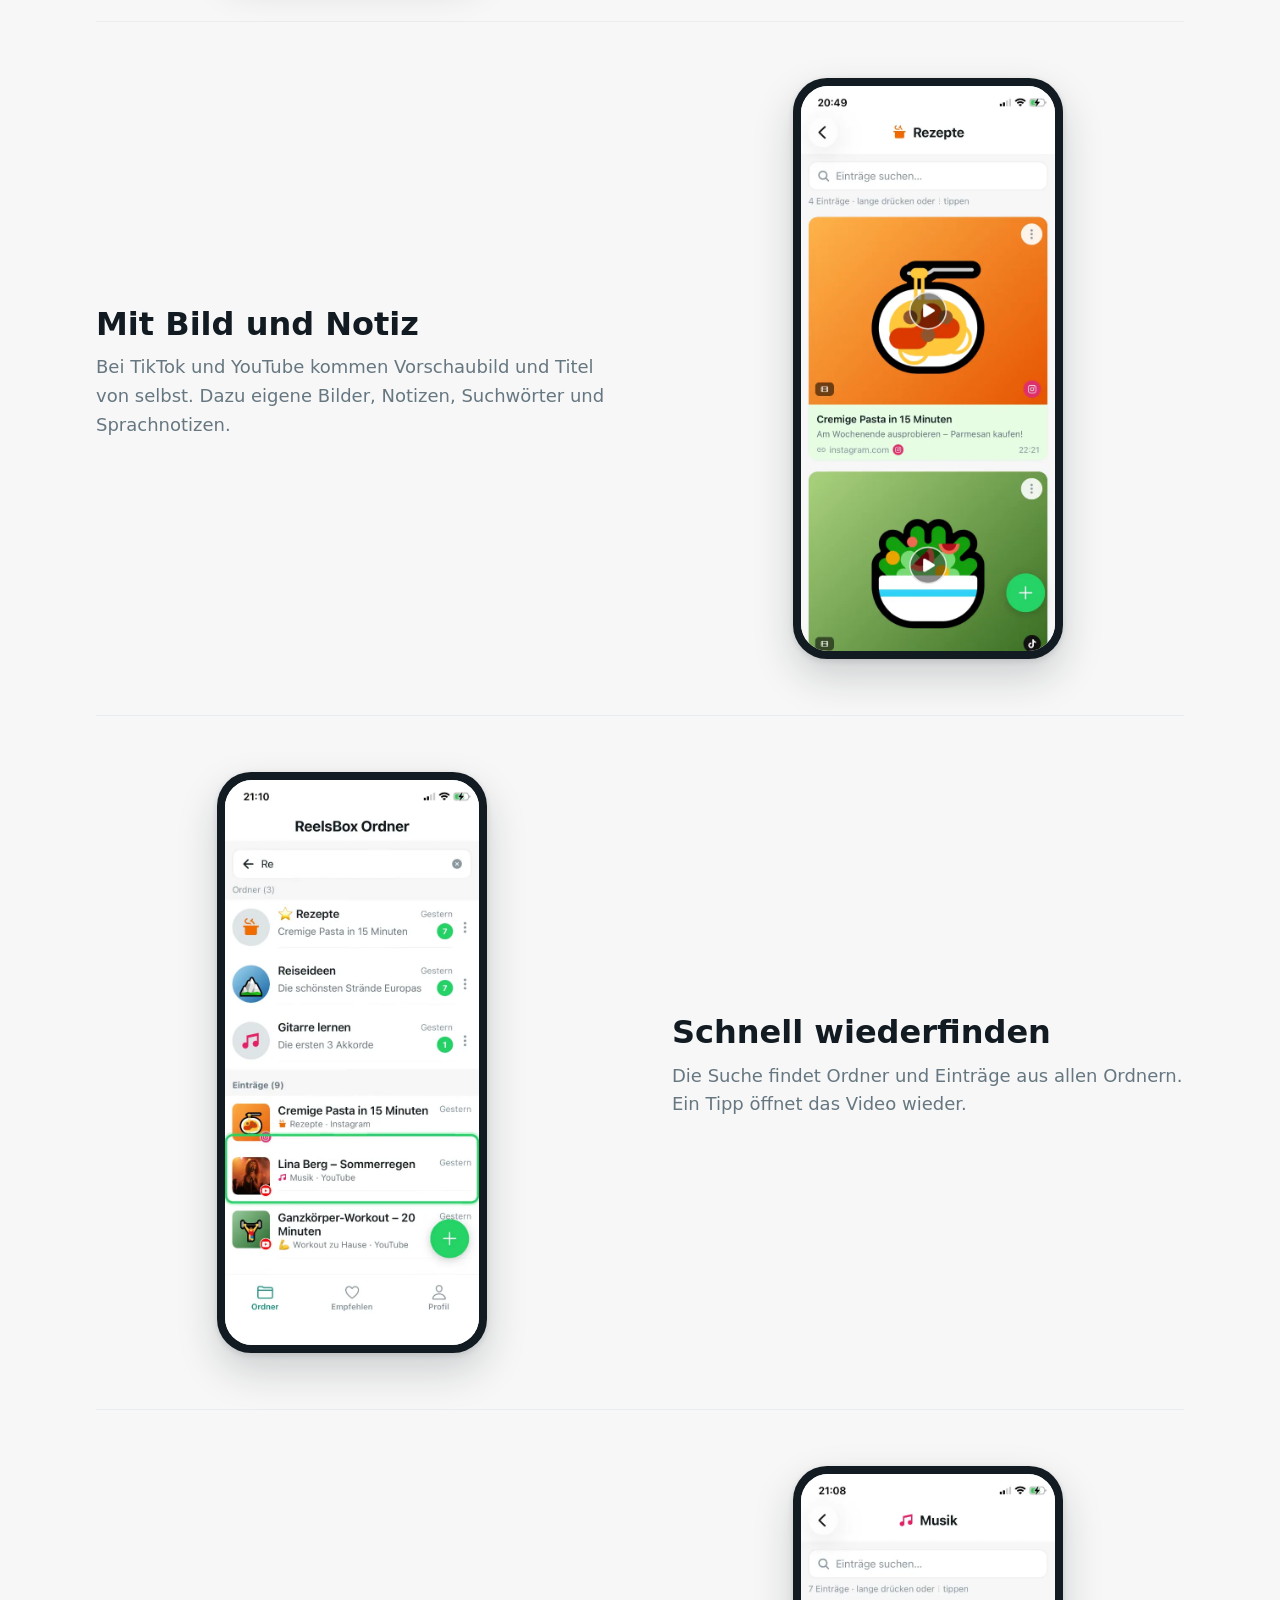
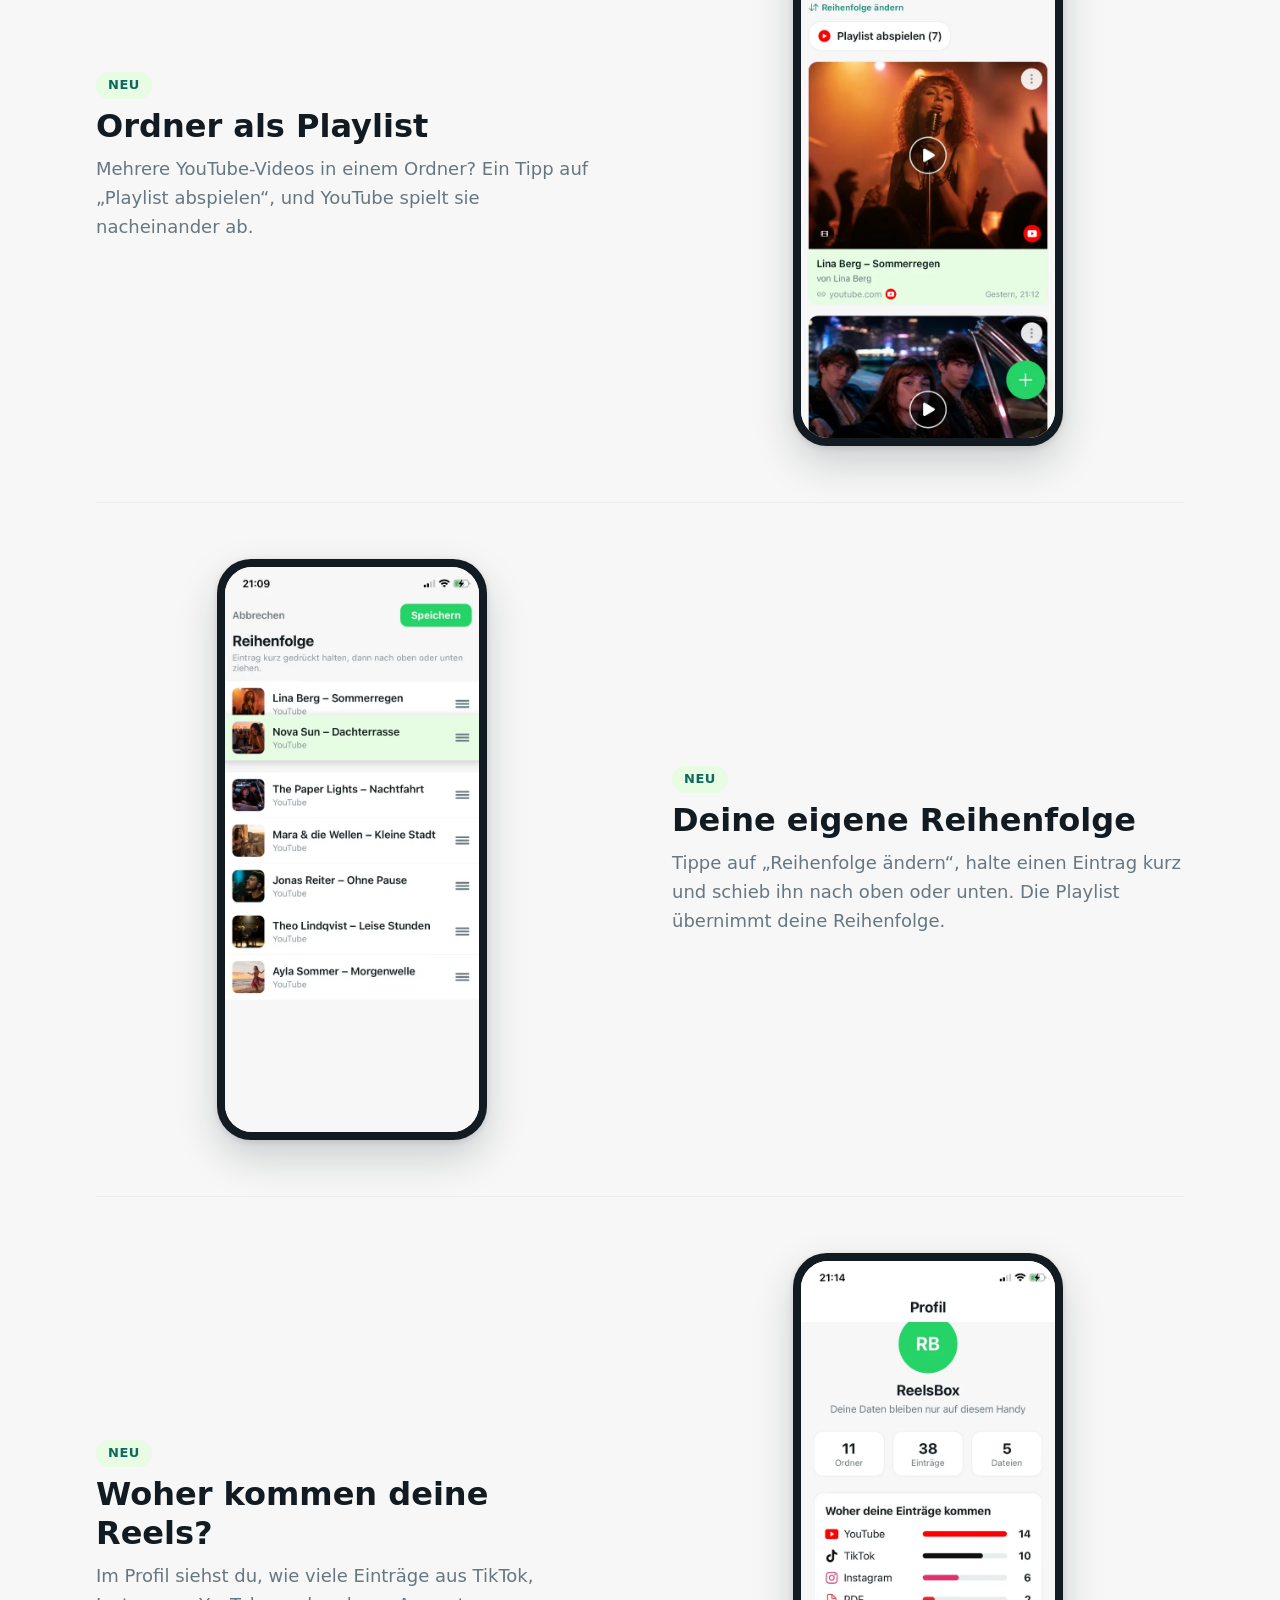
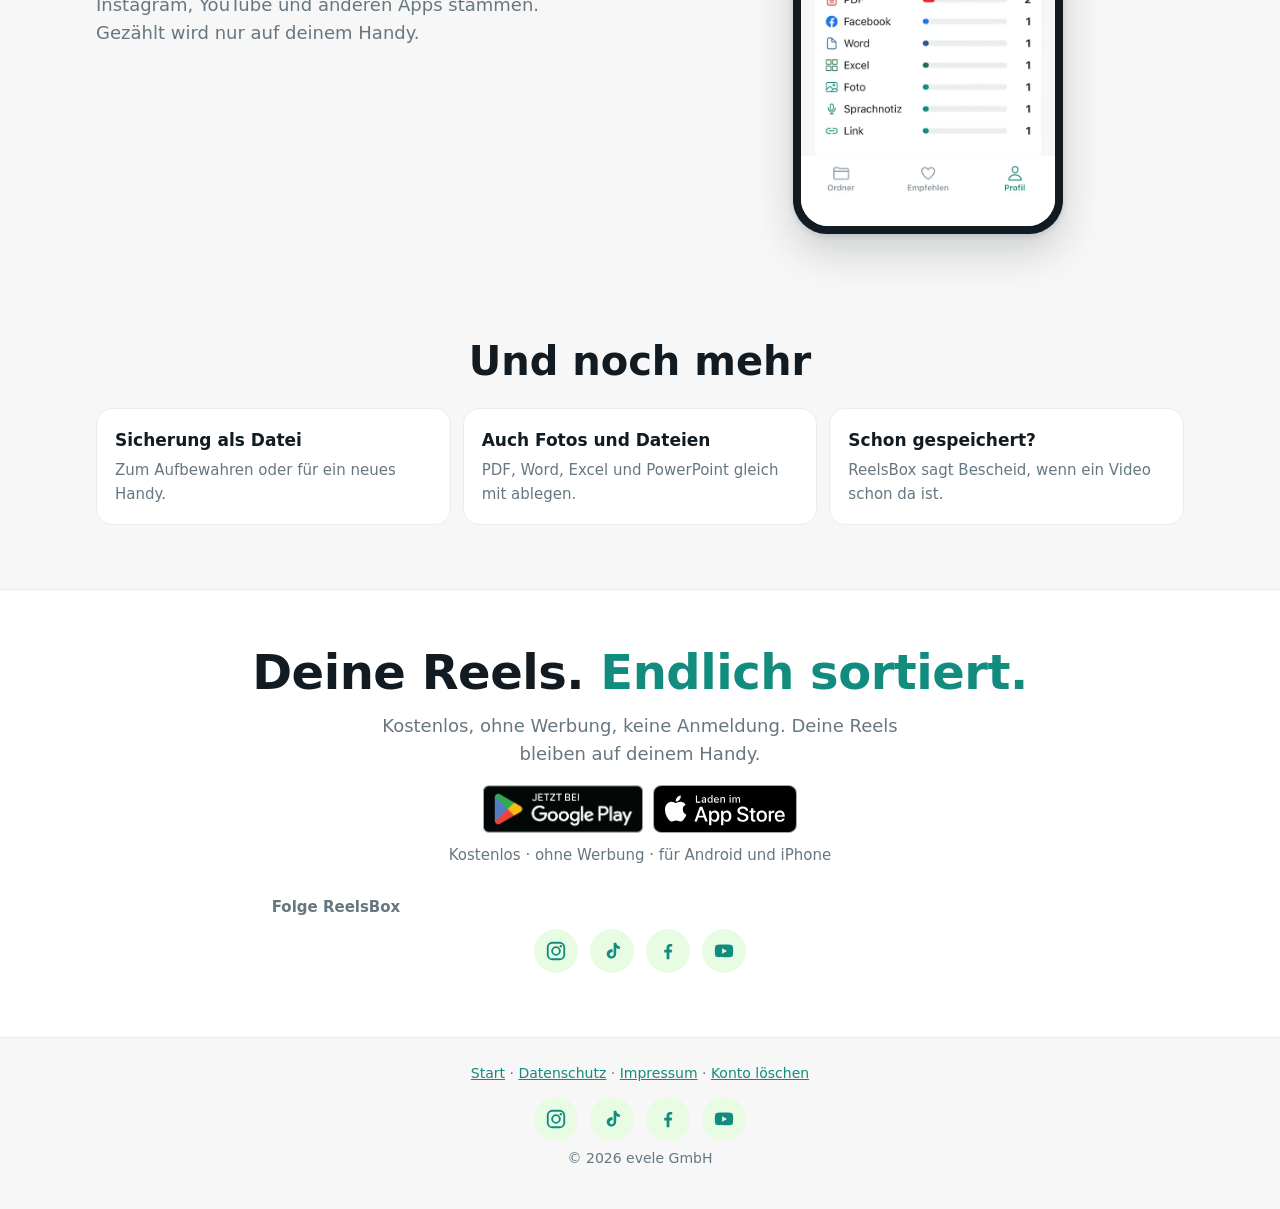
==== commit 8850ac96: "Datenschutz mit KI, Seite Konto loeschen, ohne Gedankenstriche" ====
--- a/index.html
+++ b/index.html
@@ -3,7 +3,7 @@
 <head>
 <meta charset="utf-8">
 <meta name="viewport" content="width=device-width, initial-scale=1">
-<title>ReelsBox – der Geldbeutel für deine Reels</title>
+<title>ReelsBox, der Geldbeutel für deine Reels</title>
 <meta name="description" content="Speichere Videos aus TikTok, YouTube, Instagram und Facebook an einem Ort. Alles bleibt auf deinem Handy.">
 <link rel="alternate" hreflang="de" href="https://reelsbox.de/">
 <link rel="alternate" hreflang="en" href="https://reelsbox.de/en/">
@@ -11,7 +11,7 @@
 <link rel="icon" href="/favicon.svg" type="image/svg+xml">
 <link rel="icon" href="/icon-192.png" type="image/png" sizes="192x192">
 <link rel="apple-touch-icon" href="/apple-touch-icon.png">
-<link rel="stylesheet" href="/style.css?v=1794163984029">
+<link rel="stylesheet" href="/style.css?v=1795372829636">
 </head>
 <body>
 <header class="top"><a class="brand" href="/"><svg viewBox="0 0 48 48" width="40" height="40" aria-hidden="true"><rect width="48" height="48" rx="12" fill="#25D366"/><path d="M12 18h24v16a3 3 0 0 1-3 3H15a3 3 0 0 1-3-3z" fill="#fff"/><path d="M10 14a2 2 0 0 1 2-2h24a2 2 0 0 1 2 2v4H10z" fill="#E7FCE3"/><path d="M21 23.5v8l7-4z" fill="#128C7E"/></svg><span>ReelsBox</span></a><a class="lang" href="/en/" hreflang="en" lang="en">English</a></header>
@@ -46,11 +46,11 @@
 <section class="features"><div class="wrap">
   <h2 class="section-title">Das kann ReelsBox</h2>
   <div class="feature">
-    <div class="feature-text"><h3>Teilen in 3 Taps</h3><p>Im Video auf „Teilen“ tippen, ReelsBox wählen, Ordner aussuchen. Fertig – ReelsBox merkt sich nur den Link.</p></div>
+    <div class="feature-text"><h3>Teilen in 3 Taps</h3><p>Im Video auf „Teilen“ tippen, ReelsBox wählen, Ordner aussuchen. Fertig. ReelsBox merkt sich nur den Link.</p></div>
     <div class="feature-media"><figure class="phone"><video muted loop playsinline preload="none" poster="/img/de-04-teilen.webp" data-src="/video/de-teilen.mp4" width="600" height="1334" aria-label="Speichern-Fenster mit Ordner-Auswahl, Bild und Sprachnotiz"></video></figure></div>
   </div>
   <div class="feature">
-    <div class="feature-text"><span class="badge">NEU: eigenes Ordnerfoto</span><h3>Ordner wie im Chat</h3><p>Sortiere nach Rezepten, Sport oder Reisen – mit App-Logo, Emoji oder eigenem Foto. Ein Tipp aufs Ordnerbild zeigt es groß.</p></div>
+    <div class="feature-text"><span class="badge">NEU: eigenes Ordnerfoto</span><h3>Ordner wie im Chat</h3><p>Sortiere nach Rezepten, Sport oder Reisen, mit App-Logo, Emoji oder eigenem Foto. Ein Tipp aufs Ordnerbild zeigt es groß.</p></div>
     <div class="feature-media"><figure class="phone"><video muted loop playsinline preload="none" poster="/img/de-07-ordnerfoto.webp" data-src="/video/de-ordner.mp4" width="600" height="1334" aria-label="Große Vorschau des Ordnerfotos „Reiseideen“ mit den Knöpfen Öffnen, Bild ändern, Bearbeiten"></video></figure></div>
   </div>
   <div class="feature">
@@ -67,7 +67,7 @@
   </div>
   <div class="feature">
     <div class="feature-text"><span class="badge">NEU</span><h3>Deine eigene Reihenfolge</h3><p>Tippe auf „Reihenfolge ändern“, halte einen Eintrag kurz und schieb ihn nach oben oder unten. Die Playlist übernimmt deine Reihenfolge.</p></div>
-    <div class="feature-media"><figure class="phone"><video muted loop playsinline preload="none" poster="/img/de-09-reihenfolge.webp" data-src="/video/de-reihenfolge.mp4" width="600" height="1334" aria-label="Reihenfolge ändern: Das Lied „Nova Sun – Dachterrasse“ wird nach oben geschoben"></video></figure></div>
+    <div class="feature-media"><figure class="phone"><video muted loop playsinline preload="none" poster="/img/de-09-reihenfolge.webp" data-src="/video/de-reihenfolge.mp4" width="600" height="1334" aria-label="Reihenfolge ändern: Das Lied „Nova Sun: Dachterrasse“ wird nach oben geschoben"></video></figure></div>
   </div>
   <div class="feature">
     <div class="feature-text"><span class="badge">NEU</span><h3>Woher kommen deine Reels?</h3><p>Im Profil siehst du, wie viele Einträge aus TikTok, Instagram, YouTube und anderen Apps stammen. Gezählt wird nur auf deinem Handy.</p></div>
@@ -84,7 +84,7 @@
 </div></section>
 <section class="cta"><div class="wrap">
   <h2>Deine Reels. <span class="hl">Endlich sortiert.</span></h2>
-  <p>Kostenlos, ohne Werbung, keine Anmeldung – alles bleibt auf deinem Handy.</p>
+  <p>Kostenlos, ohne Werbung, keine Anmeldung. Deine Reels bleiben auf deinem Handy.</p>
   <div class="stores"><a href="https://play.google.com/store/apps/details?id=com.reelsbox.app&amp;hl=de" target="_blank" rel="noopener"><img src="/img/badge-play-de.png" alt="Bei Google Play laden" width="646" height="194"></a><a href="https://apps.apple.com/de/app/id6824975745" target="_blank" rel="noopener"><img src="/img/badge-appstore-de.svg" alt="Im App Store laden" width="120" height="40"></a></div>
   <p class="note">Kostenlos · ohne Werbung · für Android und iPhone</p>
   <p class="follow">Folge ReelsBox</p>
@@ -104,7 +104,7 @@
 </script>
 </main>
 <footer>
-<a href="/">Start</a> · <a href="/datenschutz/">Datenschutz</a> · <a href="/impressum/">Impressum</a>
+<a href="/">Start</a> · <a href="/datenschutz/">Datenschutz</a> · <a href="/impressum/">Impressum</a> · <a href="/konto-loeschen/">Konto löschen</a>
 <div class="social"><a href="https://www.instagram.com/reelsboxapp/" target="_blank" rel="noopener" aria-label="Instagram" title="Instagram"><svg viewBox="0 0 24 24" width="22" height="22" aria-hidden="true"><rect x="3" y="3" width="18" height="18" rx="5" fill="none" stroke="currentColor" stroke-width="2"/><circle cx="12" cy="12" r="4.2" fill="none" stroke="currentColor" stroke-width="2"/><circle cx="17.3" cy="6.7" r="1.3" fill="currentColor"/></svg></a><a href="https://www.tiktok.com/@reelsboxapp" target="_blank" rel="noopener" aria-label="TikTok" title="TikTok"><svg viewBox="0 0 24 24" width="22" height="22" aria-hidden="true"><path fill="currentColor" d="M16.6 3c.3 2.2 1.6 3.6 3.9 3.8v3.1c-1.4.1-2.6-.3-3.9-1.1v5.9c0 4-3.8 6.4-7.2 5.1-2.4-.9-3.7-3.5-3-6 .8-2.8 3.6-4.3 6.3-3.6v3.2c-1.3-.5-2.8.2-3.2 1.5-.4 1.4.6 2.9 2.1 2.9 1.3 0 2.2-1 2.2-2.4V3z"/></svg></a><a href="https://www.facebook.com/1409324085595600" target="_blank" rel="noopener" aria-label="Facebook" title="Facebook"><svg viewBox="0 0 24 24" width="22" height="22" aria-hidden="true"><path fill="currentColor" d="M13.5 21v-7.5h2.6l.4-3h-3V8.6c0-.9.3-1.5 1.5-1.5h1.6V4.4c-.3 0-1.2-.1-2.3-.1-2.3 0-3.8 1.4-3.8 3.9v2.3H7.9v3h2.6V21z"/></svg></a><a href="https://www.youtube.com/@reelsbox_app" target="_blank" rel="noopener" aria-label="YouTube" title="YouTube"><svg viewBox="0 0 24 24" width="22" height="22" aria-hidden="true"><path fill="currentColor" d="M21.6 7.2a2.5 2.5 0 0 0-1.8-1.8C18.2 5 12 5 12 5s-6.2 0-7.8.4A2.5 2.5 0 0 0 2.4 7.2C2 8.8 2 12 2 12s0 3.2.4 4.8a2.5 2.5 0 0 0 1.8 1.8C5.8 19 12 19 12 19s6.2 0 7.8-.4a2.5 2.5 0 0 0 1.8-1.8c.4-1.6.4-4.8.4-4.8s0-3.2-.4-4.8zM10 15V9l5.2 3z"/></svg></a></div>
 <div class="small">© 2026 evele GmbH</div>
 </footer>
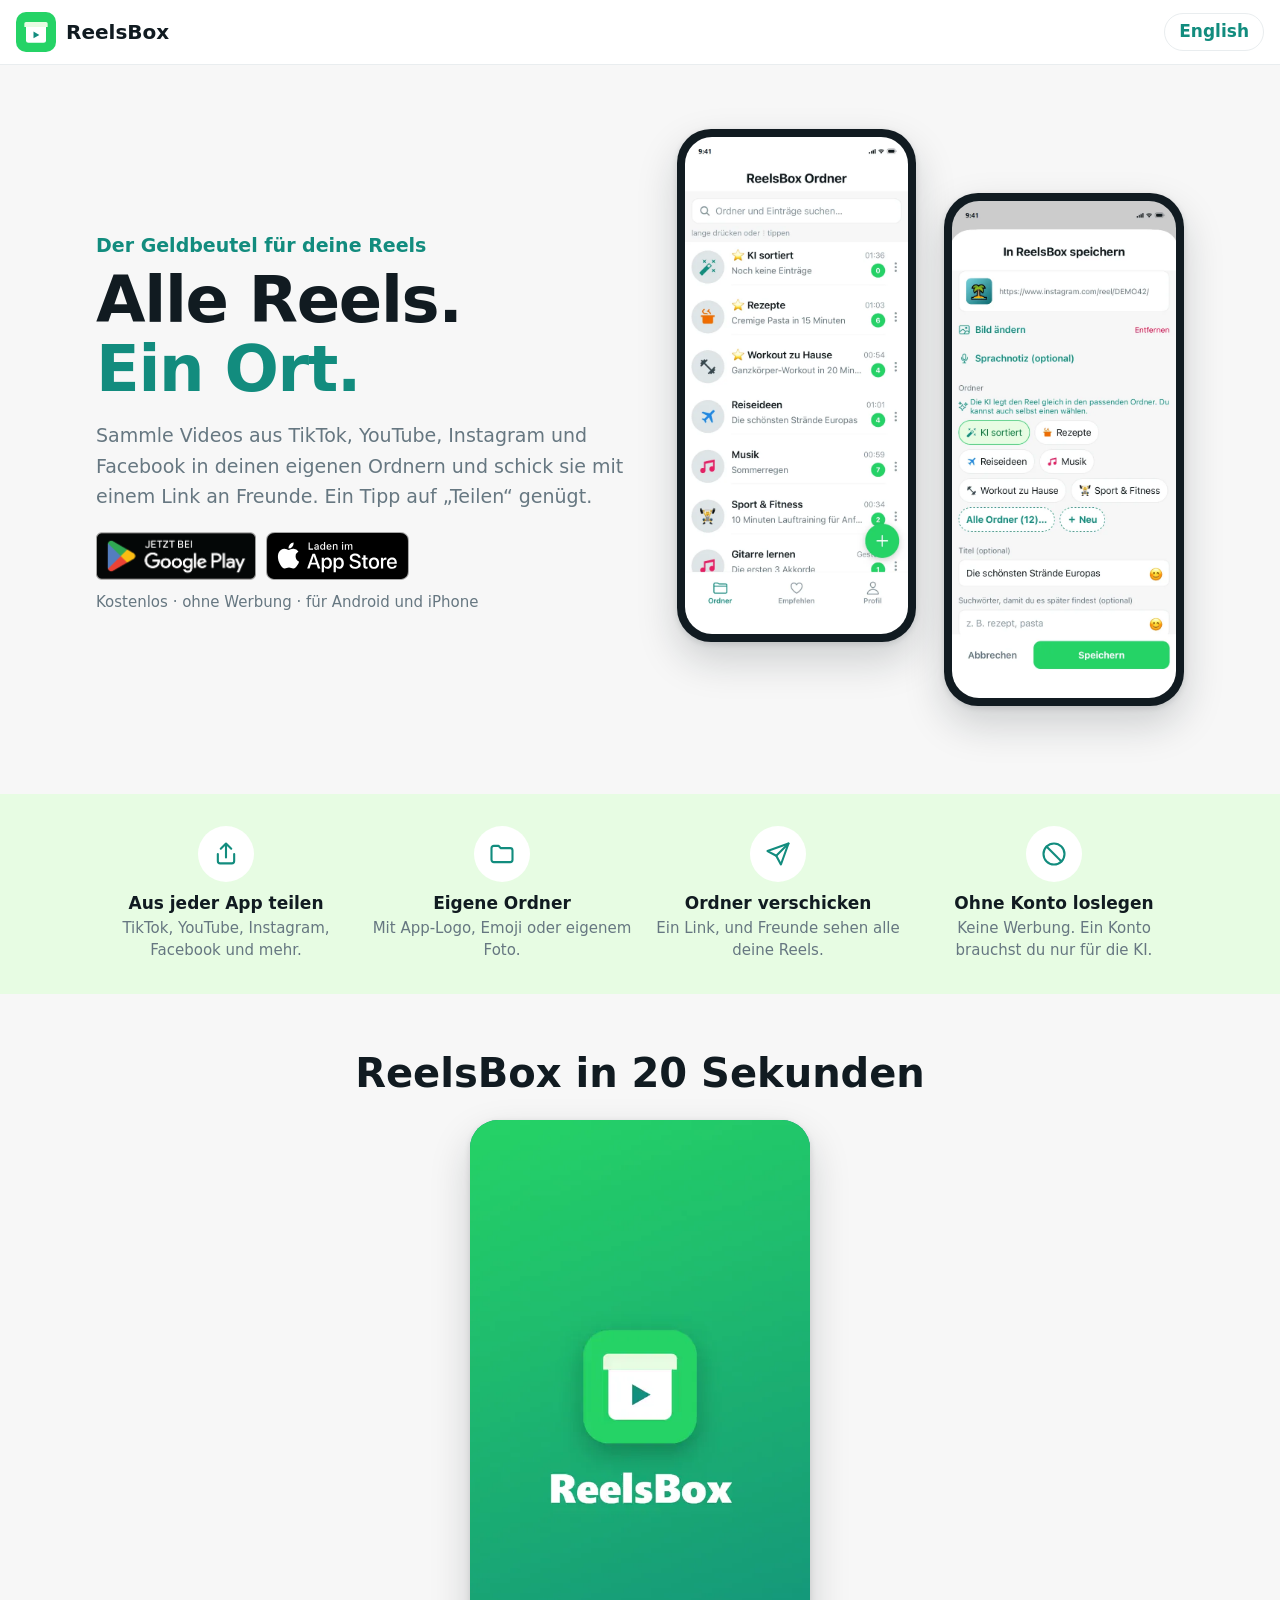
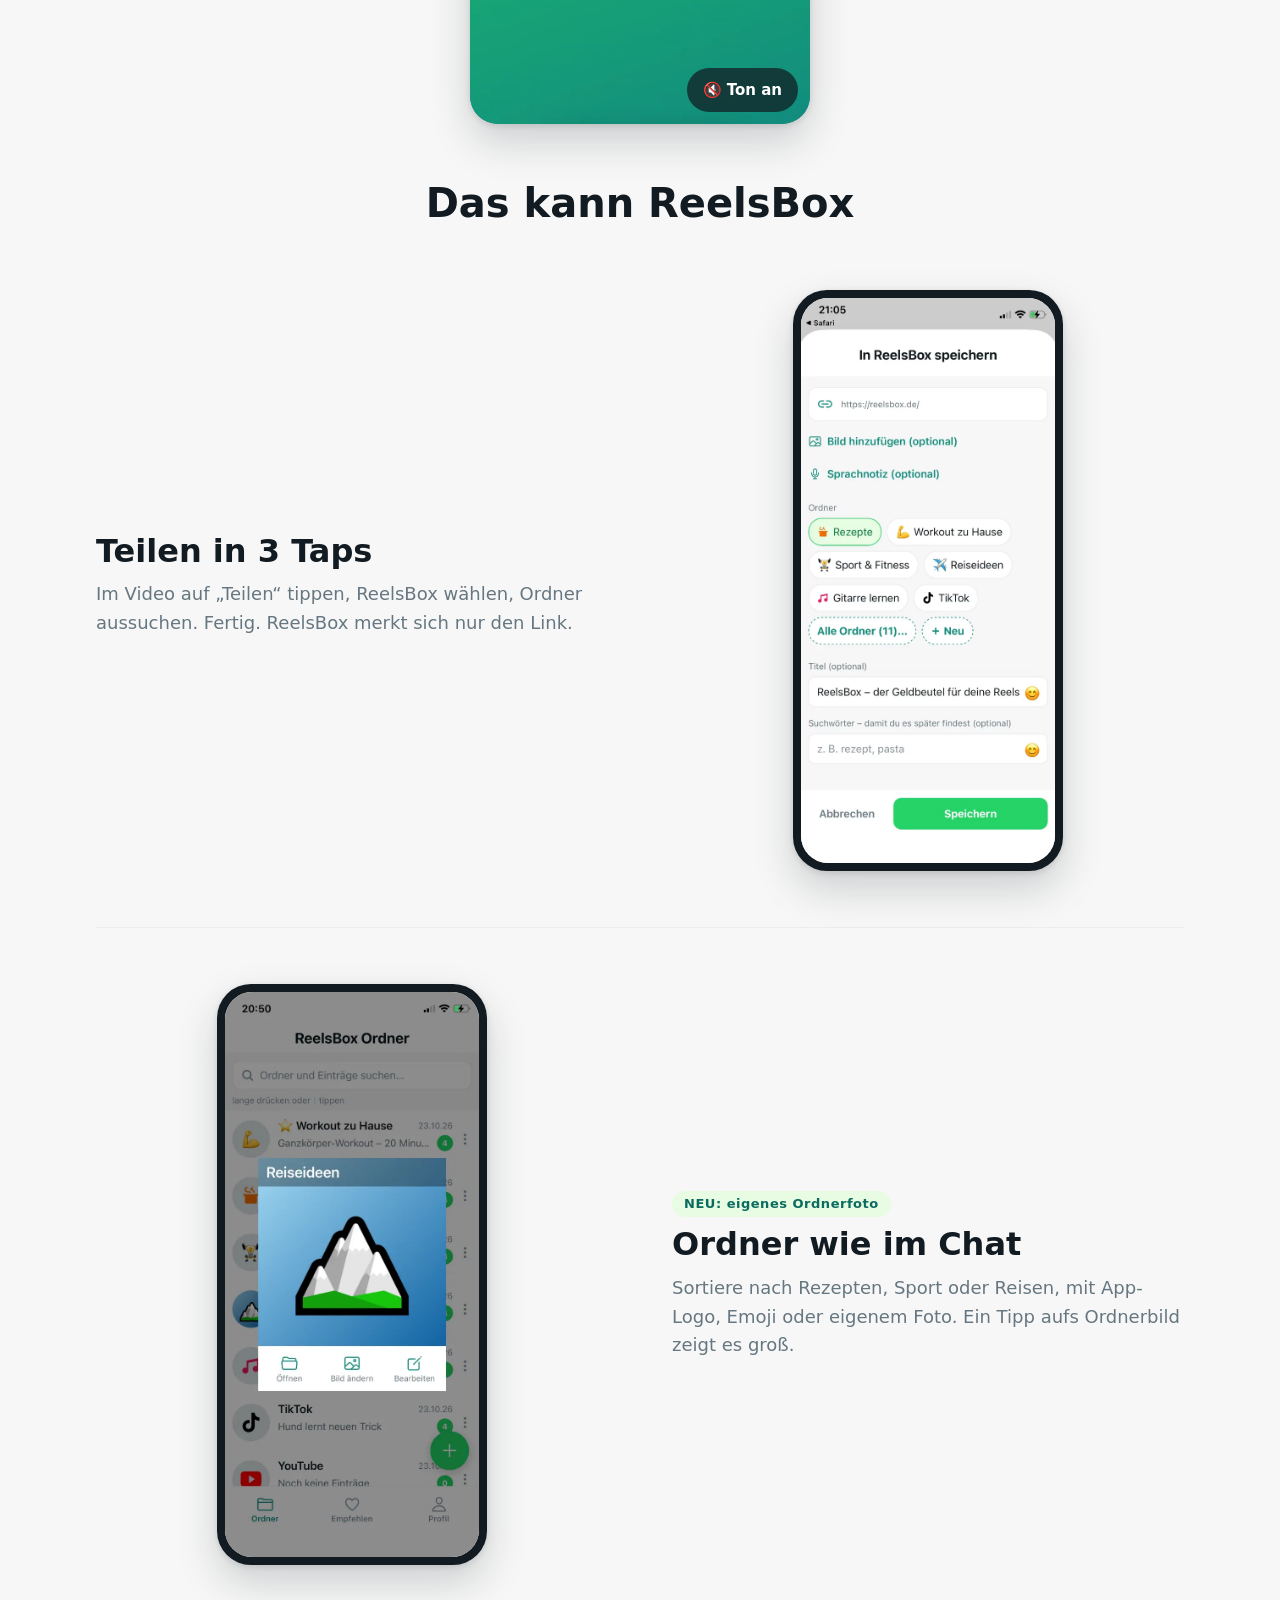
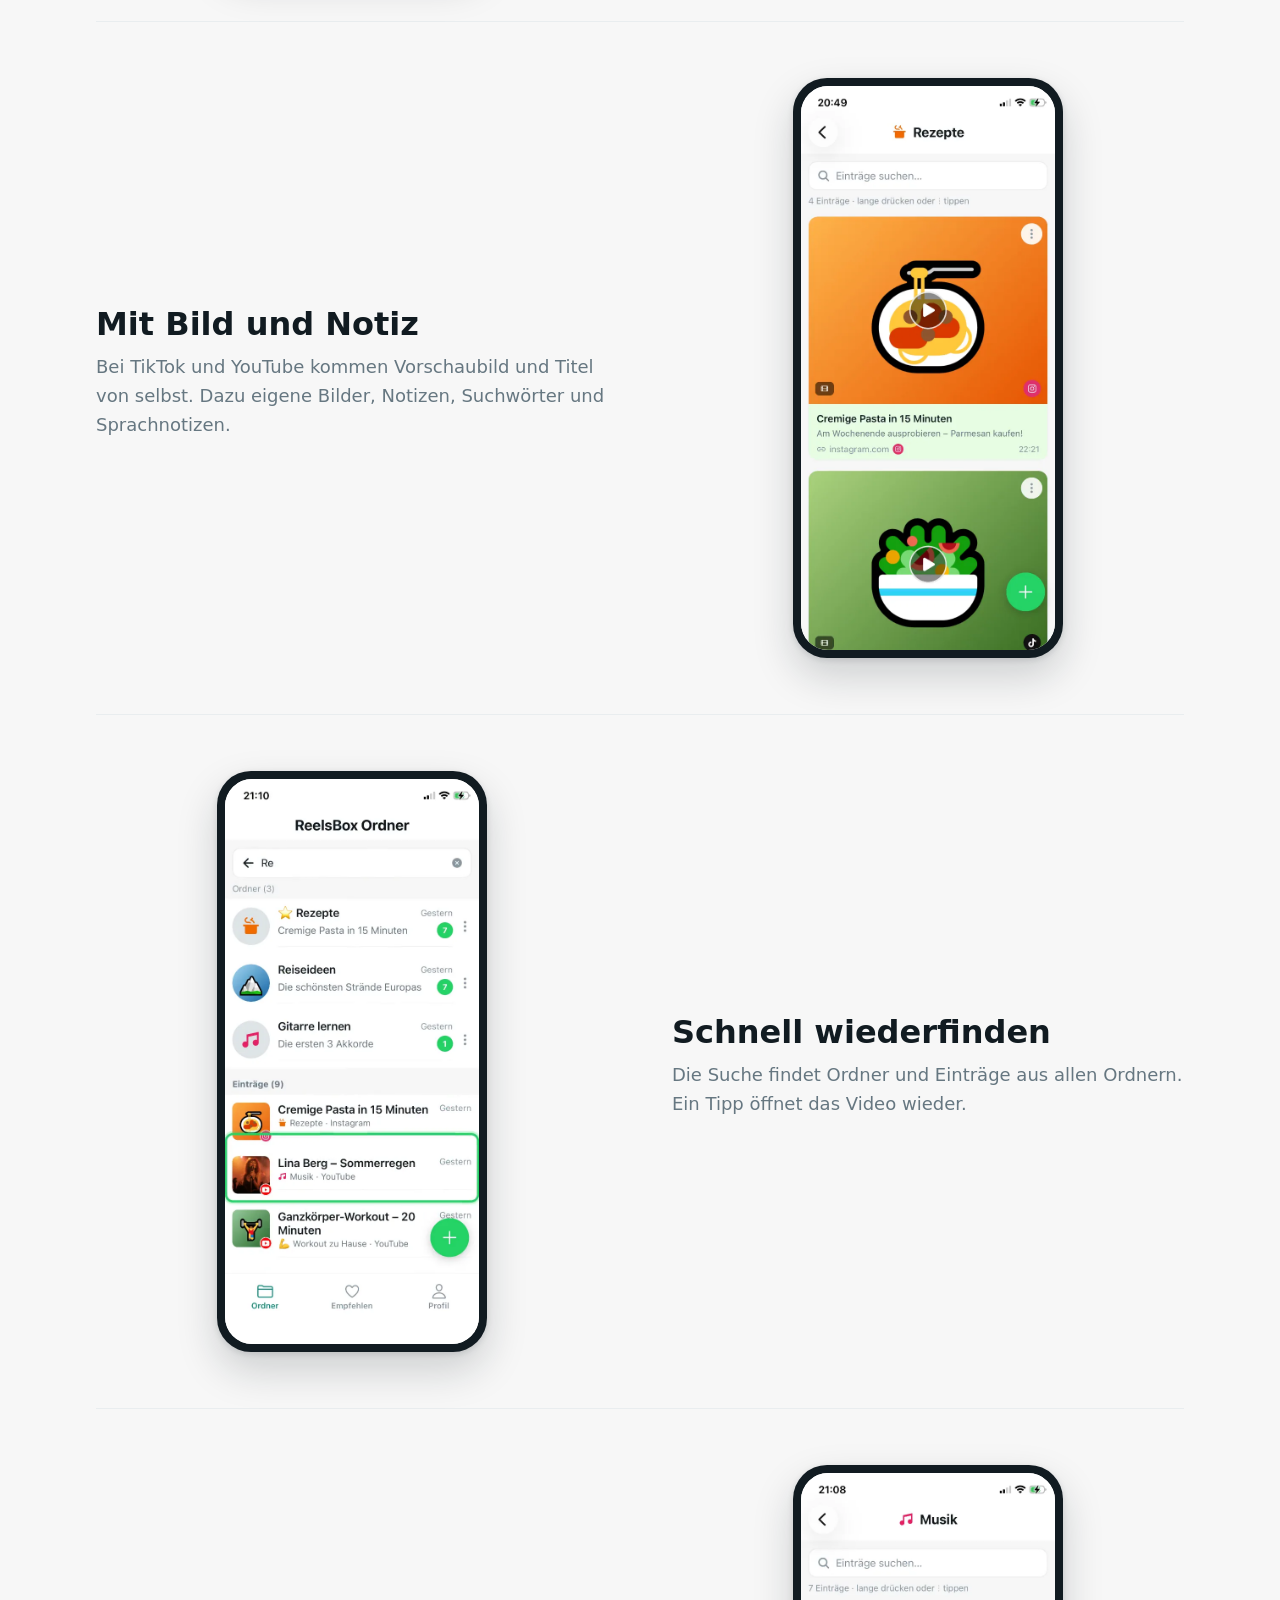
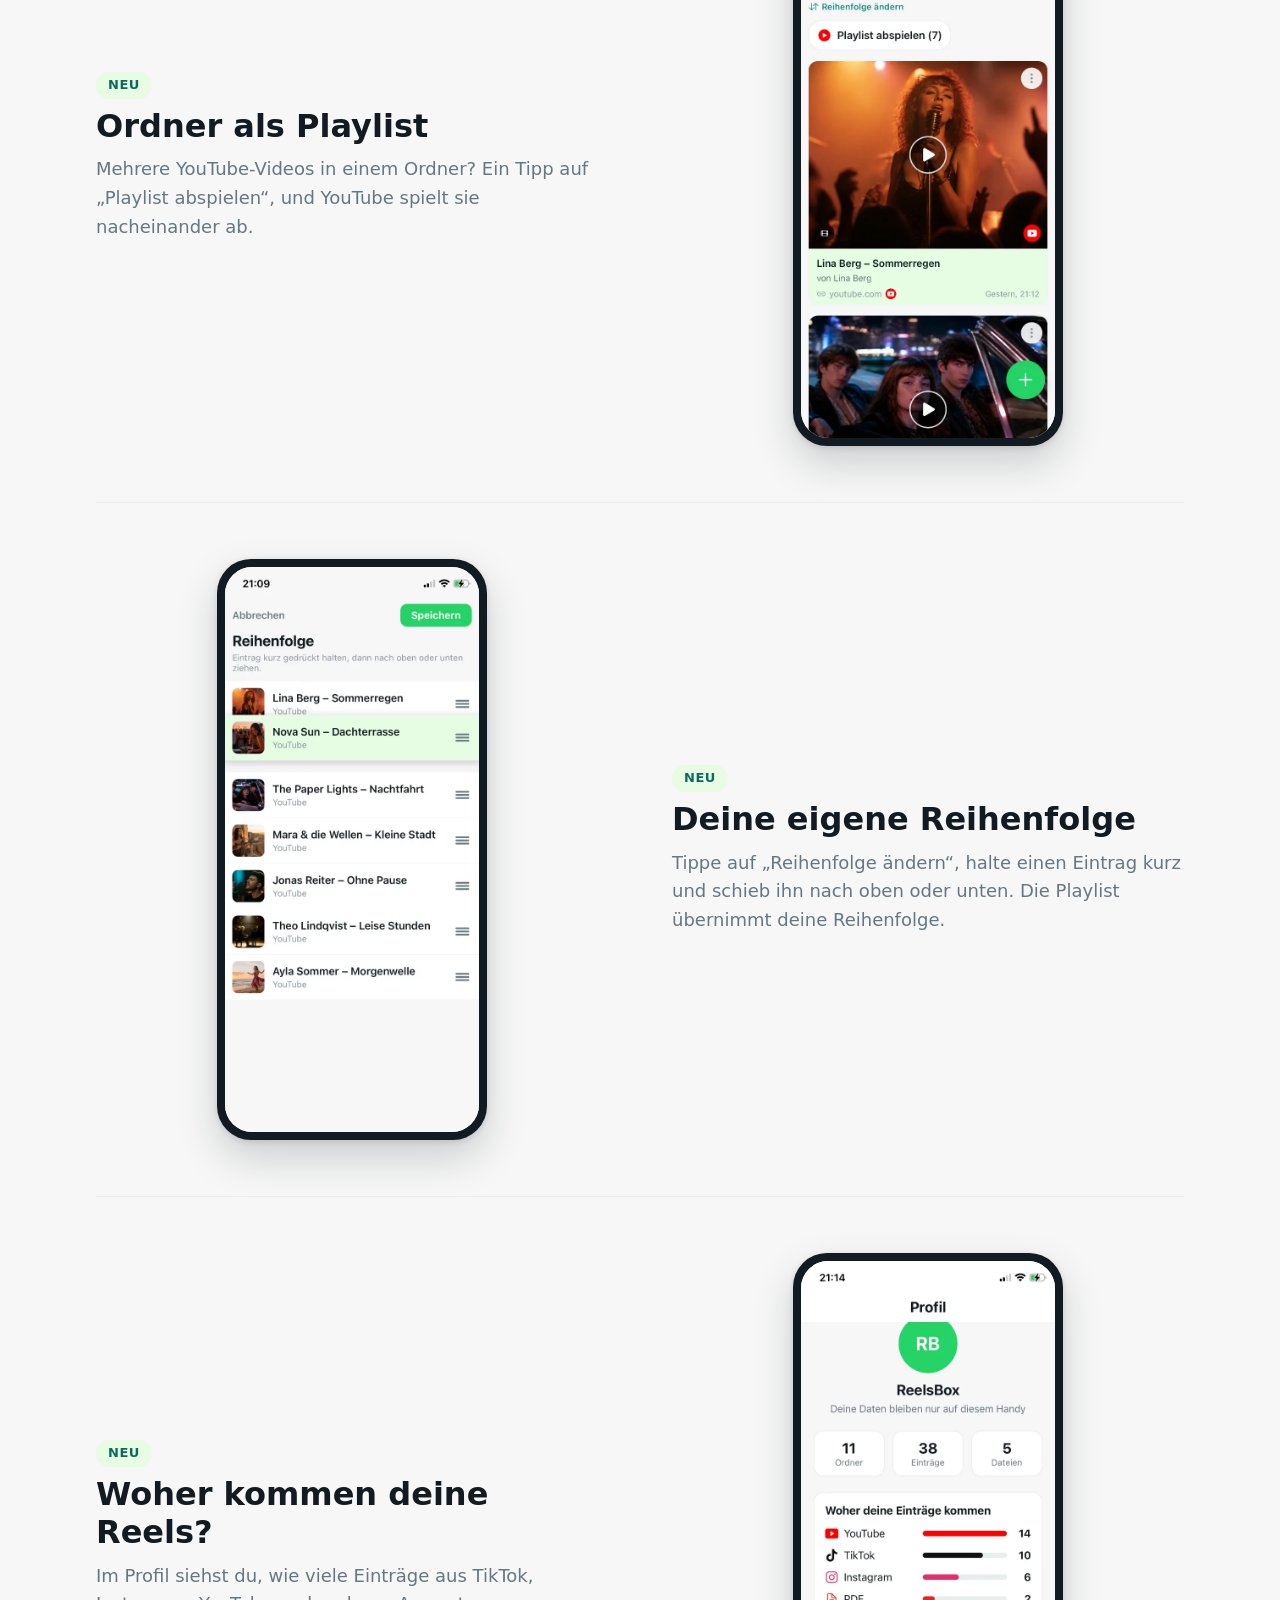
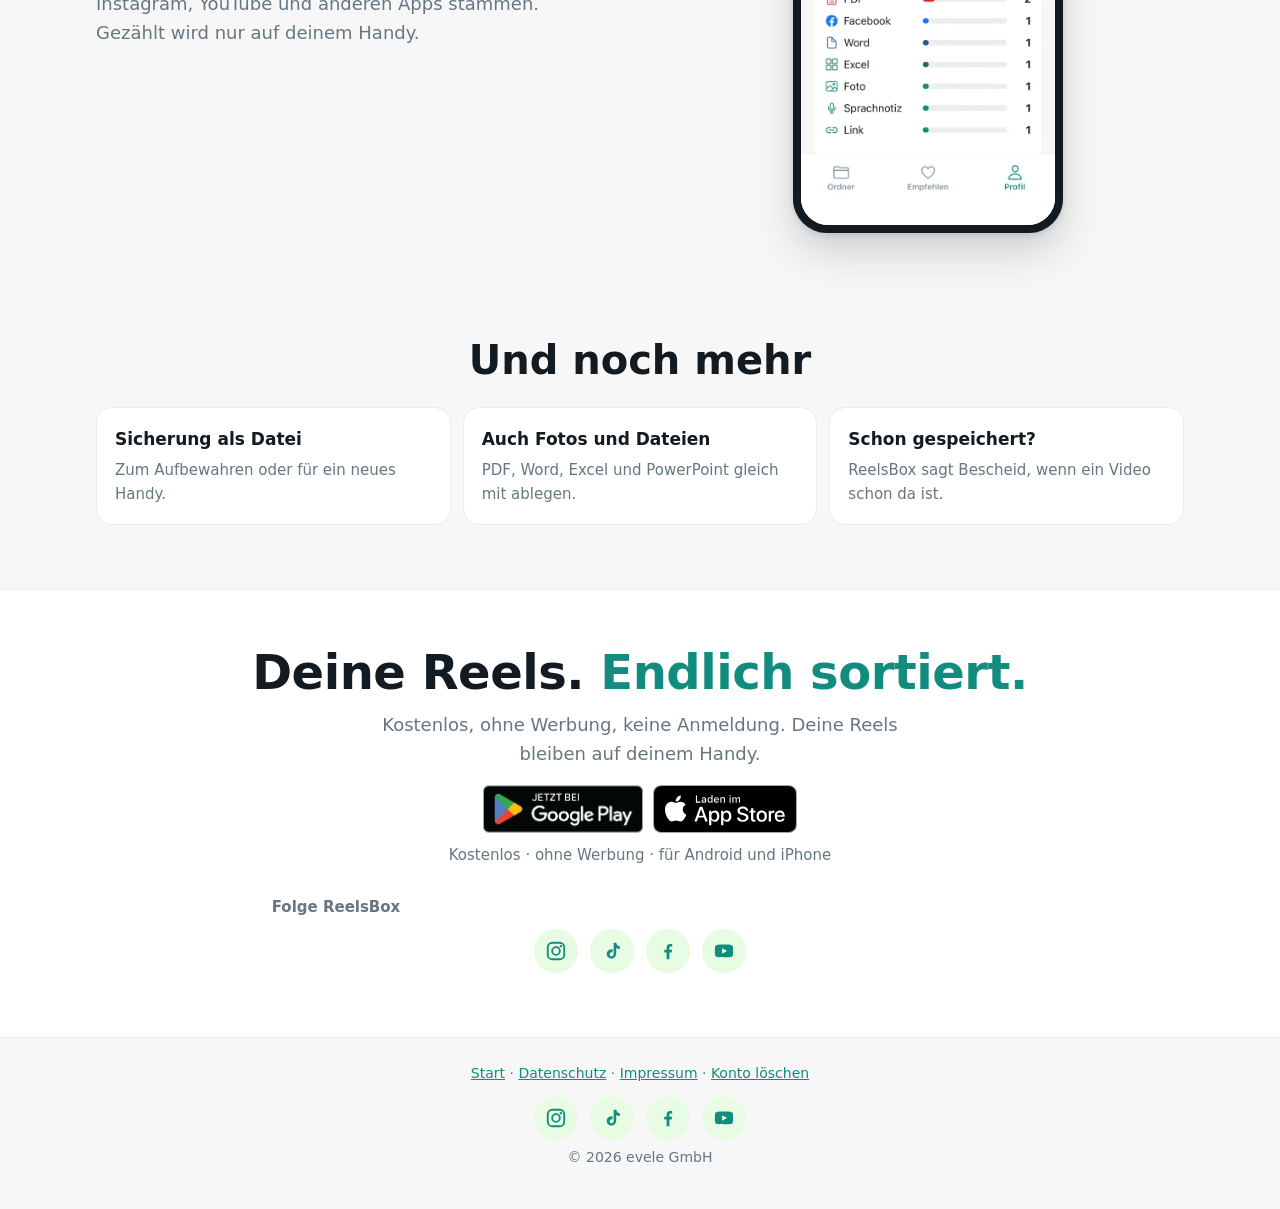
==== commit 5bef56e3: "Startseite: neue Bilder mit KI sortiert, Text zum Verschicken - Zwei Handy-Bilder oben aus der App-V" ====
--- a/index.html
+++ b/index.html
@@ -4,14 +4,14 @@
 <meta charset="utf-8">
 <meta name="viewport" content="width=device-width, initial-scale=1">
 <title>ReelsBox, der Geldbeutel für deine Reels</title>
-<meta name="description" content="Speichere Videos aus TikTok, YouTube, Instagram und Facebook an einem Ort. Alles bleibt auf deinem Handy.">
+<meta name="description" content="Sammle Videos aus TikTok, YouTube, Instagram und Facebook an einem Ort und schick ganze Ordner mit einem Link an Freunde.">
 <link rel="alternate" hreflang="de" href="https://reelsbox.de/">
 <link rel="alternate" hreflang="en" href="https://reelsbox.de/en/">
 <link rel="icon" href="/favicon.ico" sizes="48x48">
 <link rel="icon" href="/favicon.svg" type="image/svg+xml">
 <link rel="icon" href="/icon-192.png" type="image/png" sizes="192x192">
 <link rel="apple-touch-icon" href="/apple-touch-icon.png">
-<link rel="stylesheet" href="/style.css?v=1795372829636">
+<link rel="stylesheet" href="/style.css?v=1795488478964">
 </head>
 <body>
 <header class="top"><a class="brand" href="/"><svg viewBox="0 0 48 48" width="40" height="40" aria-hidden="true"><rect width="48" height="48" rx="12" fill="#25D366"/><path d="M12 18h24v16a3 3 0 0 1-3 3H15a3 3 0 0 1-3-3z" fill="#fff"/><path d="M10 14a2 2 0 0 1 2-2h24a2 2 0 0 1 2 2v4H10z" fill="#E7FCE3"/><path d="M21 23.5v8l7-4z" fill="#128C7E"/></svg><span>ReelsBox</span></a><a class="lang" href="/en/" hreflang="en" lang="en">English</a></header>
@@ -21,20 +21,20 @@
   <div class="hero-text">
     <p class="kicker">Der Geldbeutel für deine Reels</p>
     <h1>Alle Reels. <span class="hl">Ein Ort.</span></h1>
-    <p class="lead">Speichere Videos aus TikTok, YouTube, Instagram und Facebook in deinen eigenen Ordnern. Ein Tipp auf „Teilen“ genügt.</p>
+    <p class="lead">Sammle Videos aus TikTok, YouTube, Instagram und Facebook in deinen eigenen Ordnern und schick sie mit einem Link an Freunde. Ein Tipp auf „Teilen“ genügt.</p>
     <div class="stores"><a href="https://play.google.com/store/apps/details?id=com.reelsbox.app&amp;hl=de" target="_blank" rel="noopener"><img src="/img/badge-play-de.png" alt="Bei Google Play laden" width="646" height="194"></a><a href="https://apps.apple.com/de/app/id6824975745" target="_blank" rel="noopener"><img src="/img/badge-appstore-de.svg" alt="Im App Store laden" width="120" height="40"></a></div>
     <p class="note">Kostenlos · ohne Werbung · für Android und iPhone</p>
   </div>
   <div class="hero-phones">
-    <figure class="phone back"><img src="/img/de-04-teilen.webp" alt="Speichern-Fenster von ReelsBox: Ordner für ein geteiltes Instagram-Reel auswählen" width="600" height="1334" fetchpriority="high"></figure>
-    <figure class="phone front"><img src="/img/de-02-ordner.webp" alt="ReelsBox-Startseite mit Ordnern wie Rezepte, Workout zu Hause und Reiseideen" width="600" height="1334" fetchpriority="high"></figure>
+    <figure class="phone back"><img src="/img/de-hero-teilen.webp" alt="Speichern-Fenster von ReelsBox: „KI sortiert“ ist für ein geteiltes Instagram-Reel schon ausgewählt" width="600" height="1334" fetchpriority="high"></figure>
+    <figure class="phone front"><img src="/img/de-hero-ordner.webp" alt="ReelsBox-Startseite mit Ordnern wie KI sortiert, Rezepte, Workout zu Hause und Reiseideen" width="600" height="1334" fetchpriority="high"></figure>
   </div>
 </div></section>
 <section class="band"><div class="wrap band-grid">
   <div class="band-item"><span class="band-icon"><svg viewBox="0 0 24 24" width="28" height="28" fill="none" stroke="currentColor" stroke-width="1.8" stroke-linecap="round" stroke-linejoin="round" aria-hidden="true"><path d="M12 3v12M7.5 7.5 12 3l4.5 4.5"/><path d="M5 12v6a2 2 0 0 0 2 2h10a2 2 0 0 0 2-2v-6"/></svg></span><strong>Aus jeder App teilen</strong><span>TikTok, YouTube, Instagram, Facebook und mehr.</span></div>
   <div class="band-item"><span class="band-icon"><svg viewBox="0 0 24 24" width="28" height="28" fill="none" stroke="currentColor" stroke-width="1.8" stroke-linecap="round" stroke-linejoin="round" aria-hidden="true"><path d="M3 7a2 2 0 0 1 2-2h4l2 2h8a2 2 0 0 1 2 2v8a2 2 0 0 1-2 2H5a2 2 0 0 1-2-2z"/></svg></span><strong>Eigene Ordner</strong><span>Mit App-Logo, Emoji oder eigenem Foto.</span></div>
-  <div class="band-item"><span class="band-icon"><svg viewBox="0 0 24 24" width="28" height="28" fill="none" stroke="currentColor" stroke-width="1.8" stroke-linecap="round" stroke-linejoin="round" aria-hidden="true"><circle cx="12" cy="12" r="9"/><path d="M5.6 5.6l12.8 12.8"/></svg></span><strong>Kein Konto, keine Werbung</strong><span>Installieren und sofort loslegen.</span></div>
-  <div class="band-item"><span class="band-icon"><svg viewBox="0 0 24 24" width="28" height="28" fill="none" stroke="currentColor" stroke-width="1.8" stroke-linecap="round" stroke-linejoin="round" aria-hidden="true"><rect x="6.5" y="2.5" width="11" height="19" rx="2.5"/><path d="M10.5 18h3"/><path d="M9.5 10.5l2 2 3.5-3.5"/></svg></span><strong>Bleibt auf deinem Handy</strong><span>Alles wird nur auf deinem Handy gespeichert.</span></div>
+  <div class="band-item"><span class="band-icon"><svg viewBox="0 0 24 24" width="28" height="28" fill="none" stroke="currentColor" stroke-width="1.8" stroke-linecap="round" stroke-linejoin="round" aria-hidden="true"><path d="M21 3 10.5 13.5"/><path d="M21 3 14.5 21l-4-7.5L3 9.5z"/></svg></span><strong>Ordner verschicken</strong><span>Ein Link, und Freunde sehen alle deine Reels.</span></div>
+  <div class="band-item"><span class="band-icon"><svg viewBox="0 0 24 24" width="28" height="28" fill="none" stroke="currentColor" stroke-width="1.8" stroke-linecap="round" stroke-linejoin="round" aria-hidden="true"><circle cx="12" cy="12" r="9"/><path d="M5.6 5.6l12.8 12.8"/></svg></span><strong>Ohne Konto loslegen</strong><span>Keine Werbung. Ein Konto brauchst du nur für die KI.</span></div>
 </div></section>
 <section class="intro"><div class="wrap">
   <h2 class="section-title">ReelsBox in 20 Sekunden</h2>
